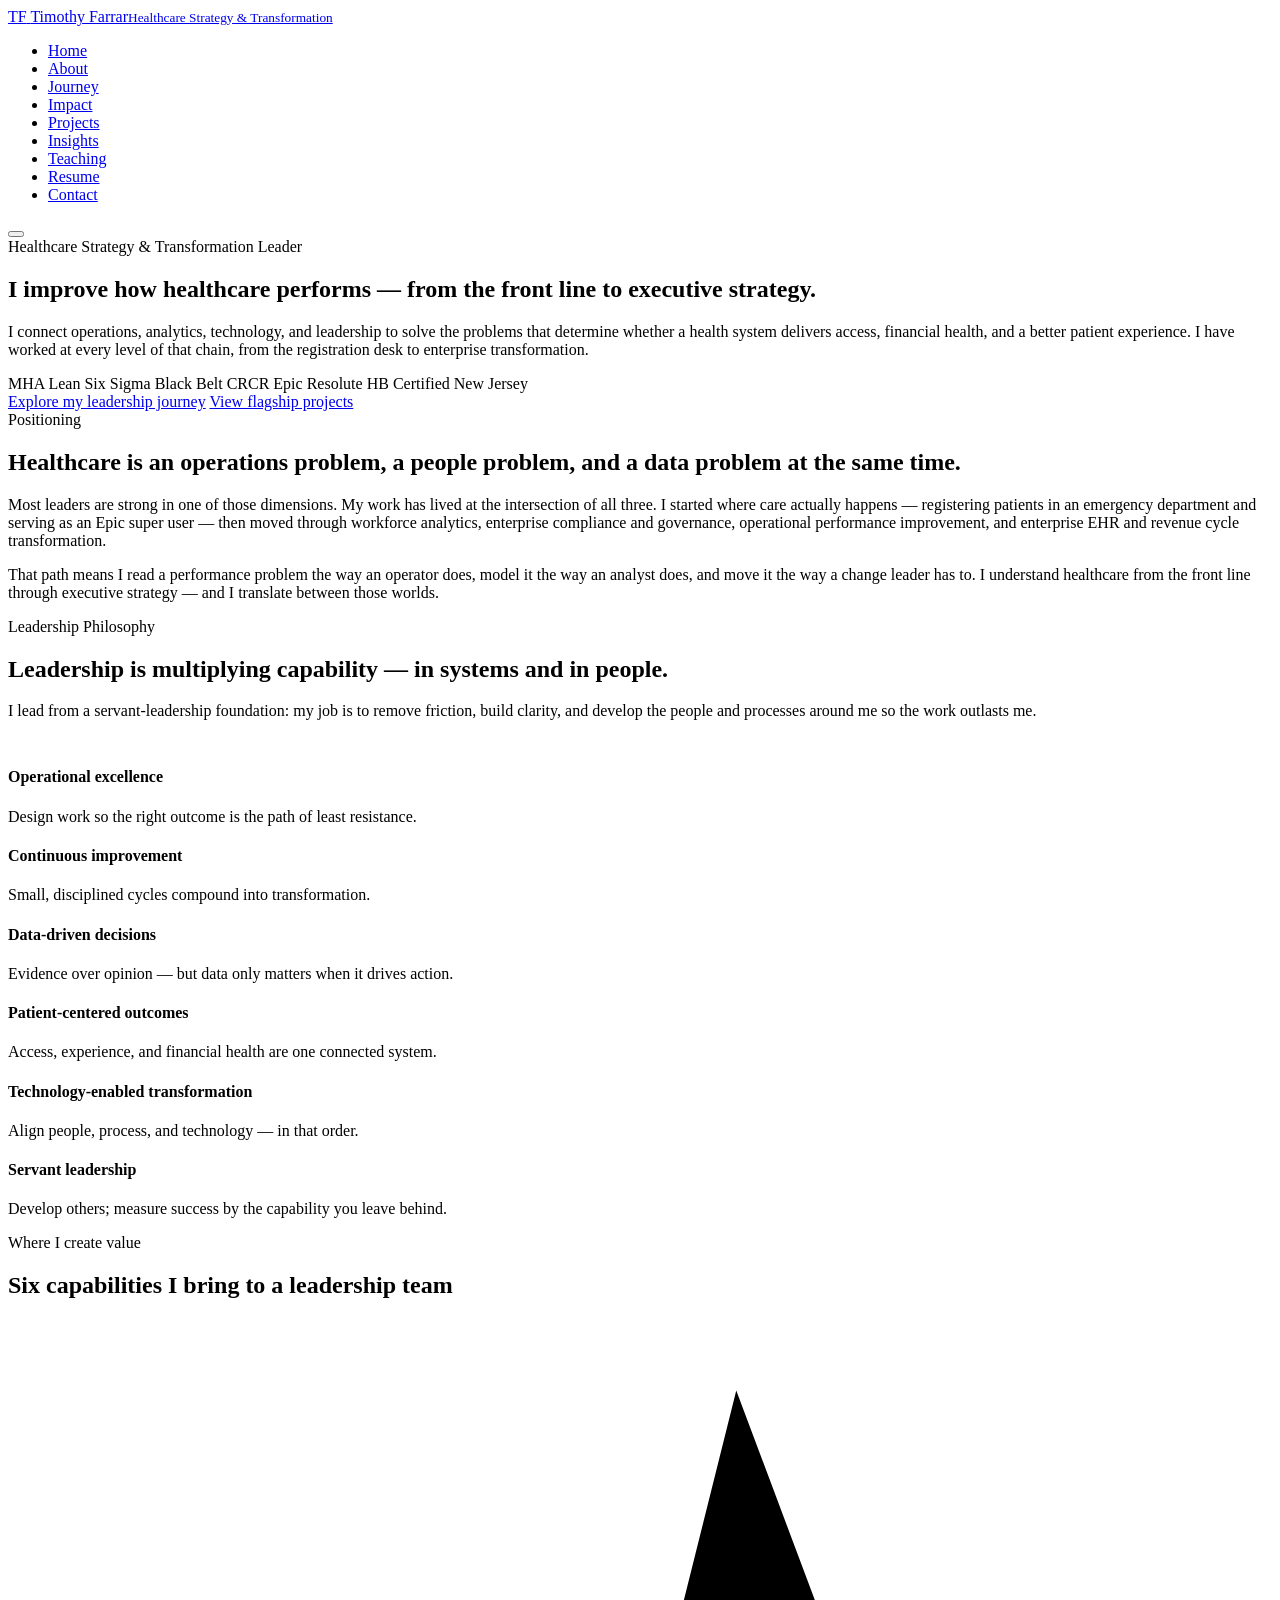
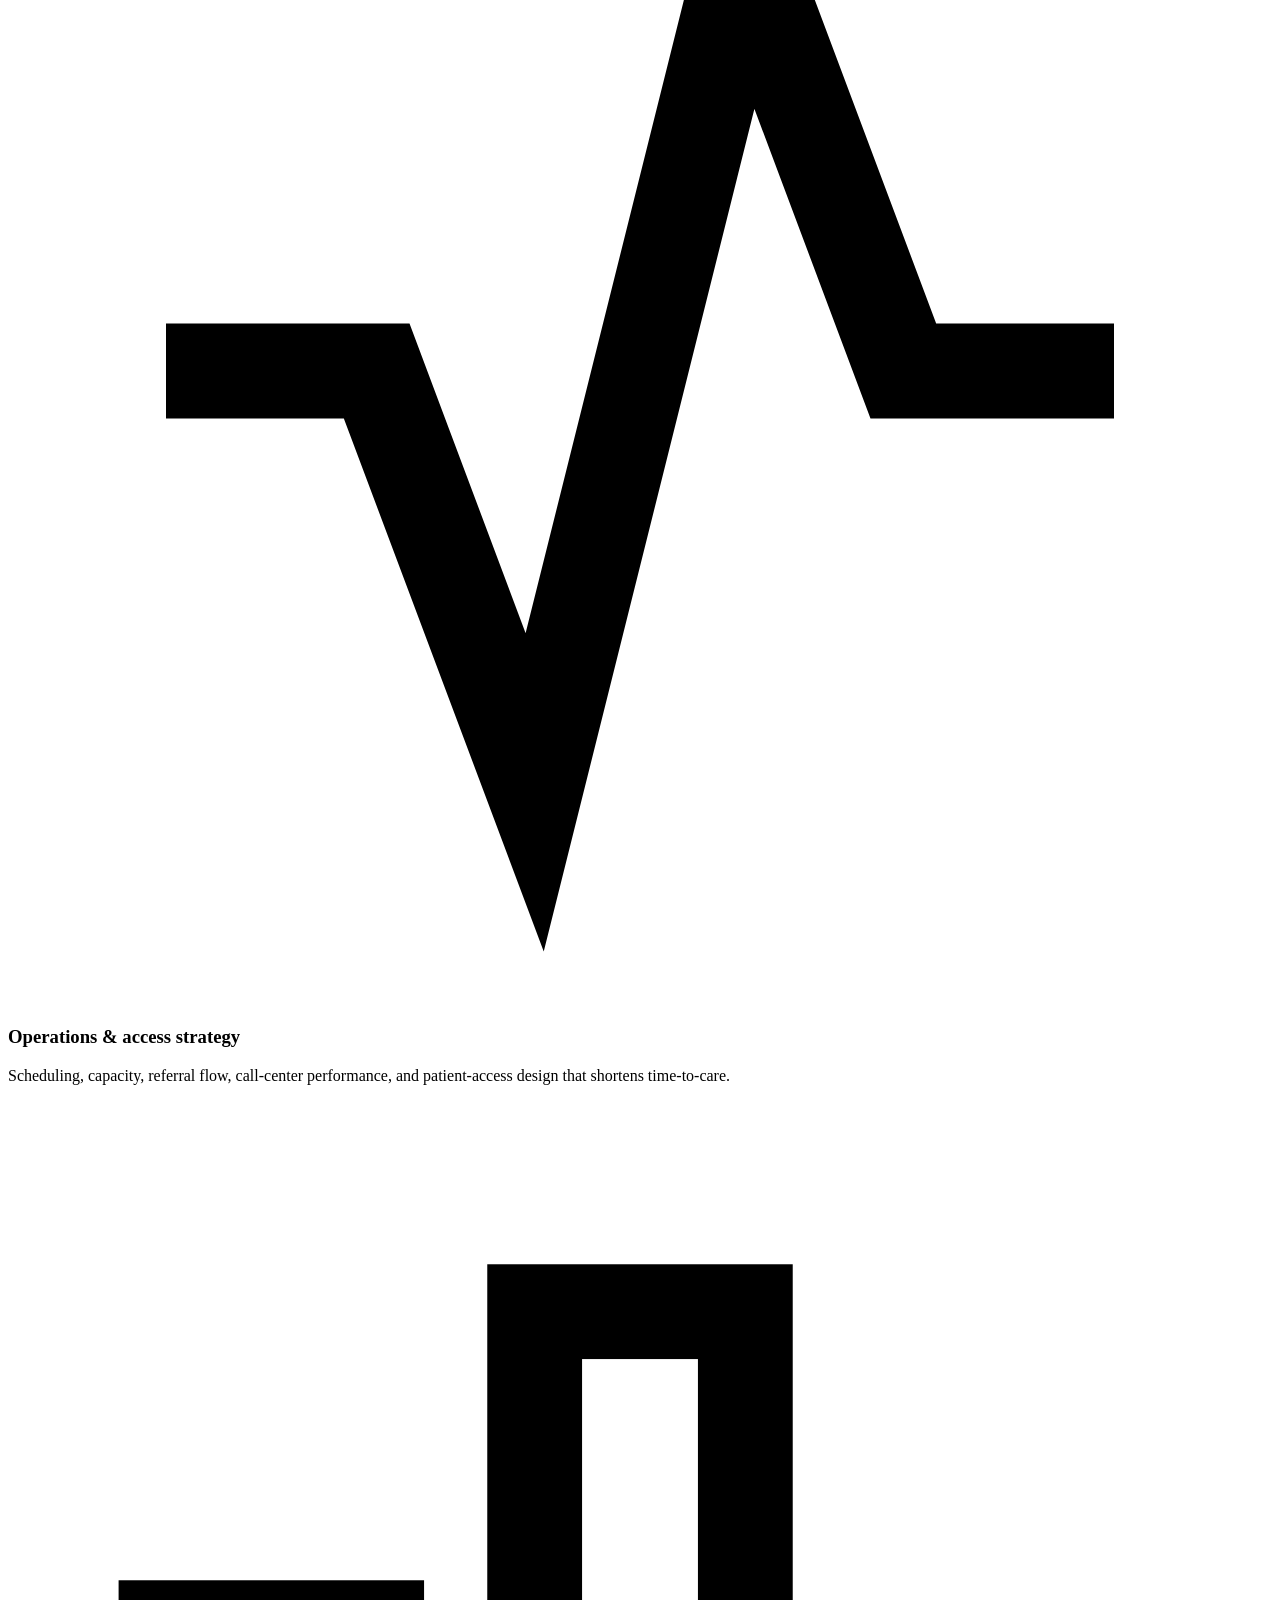
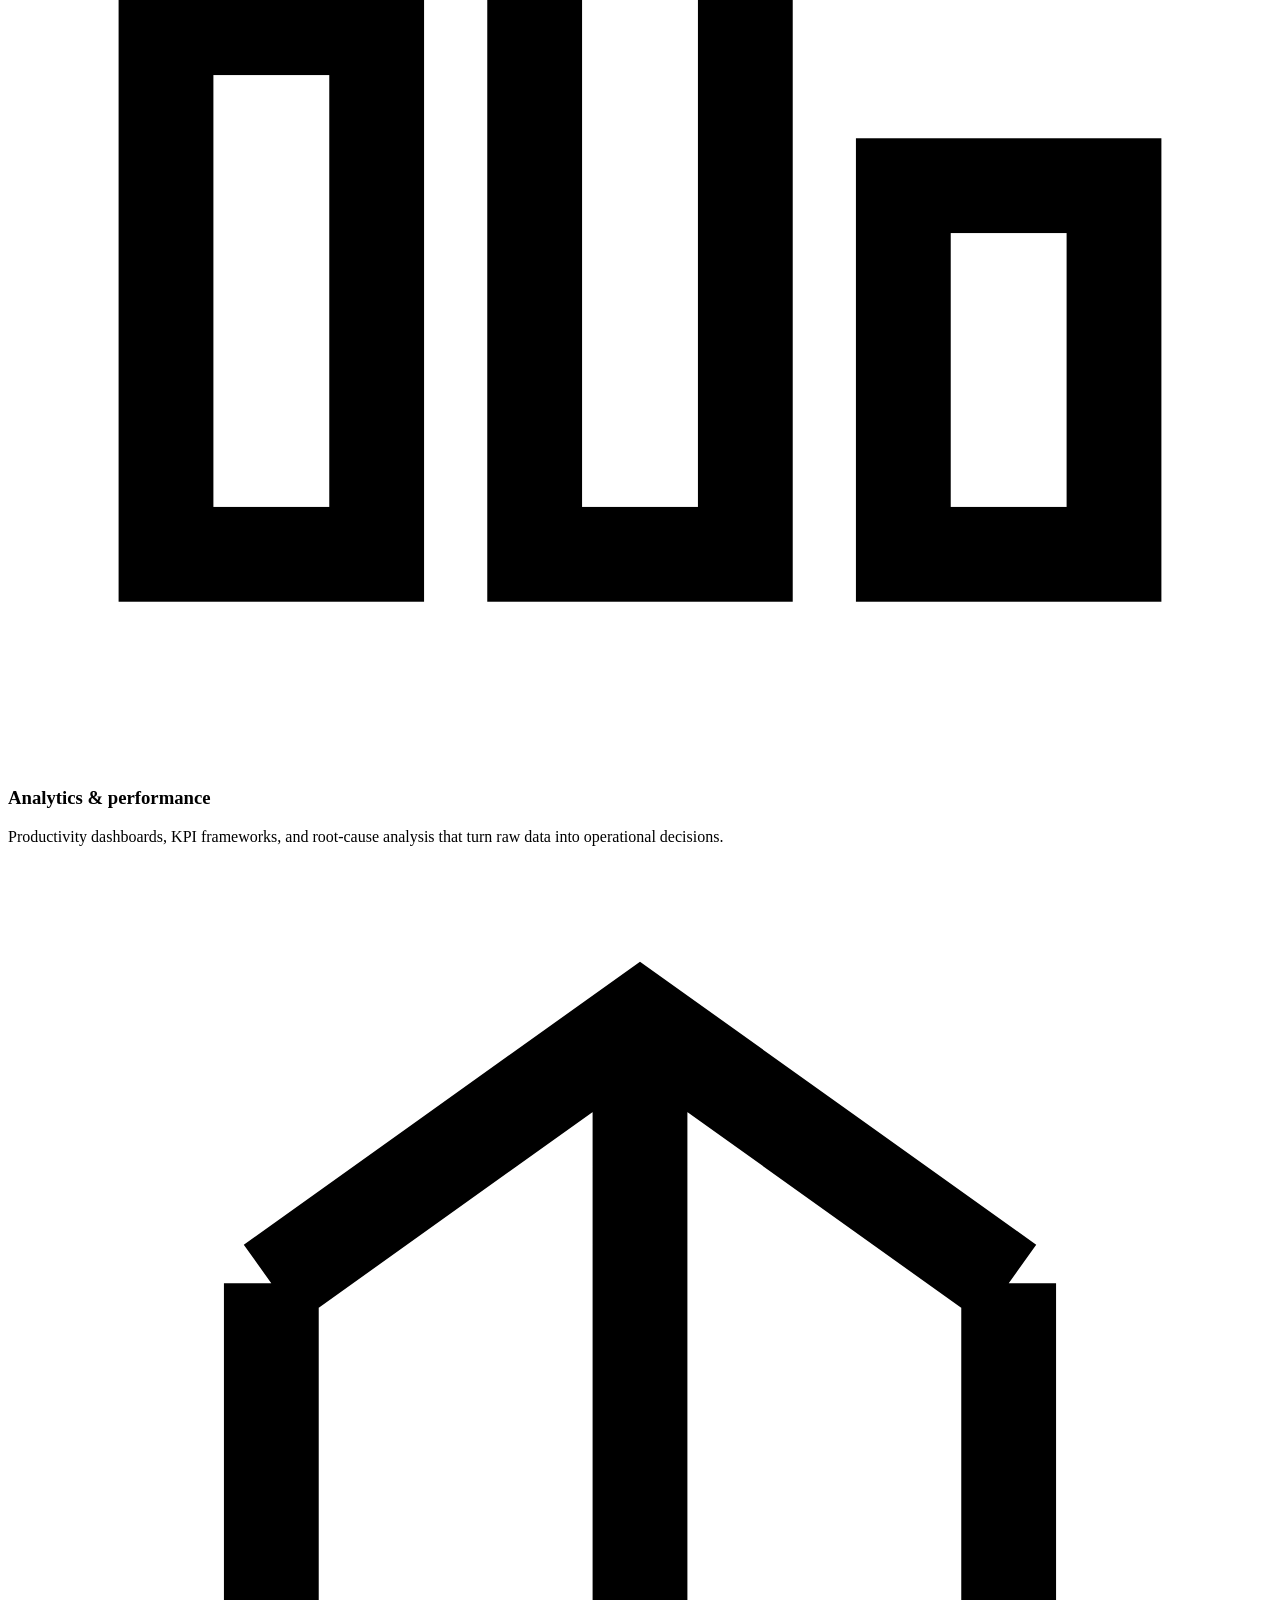
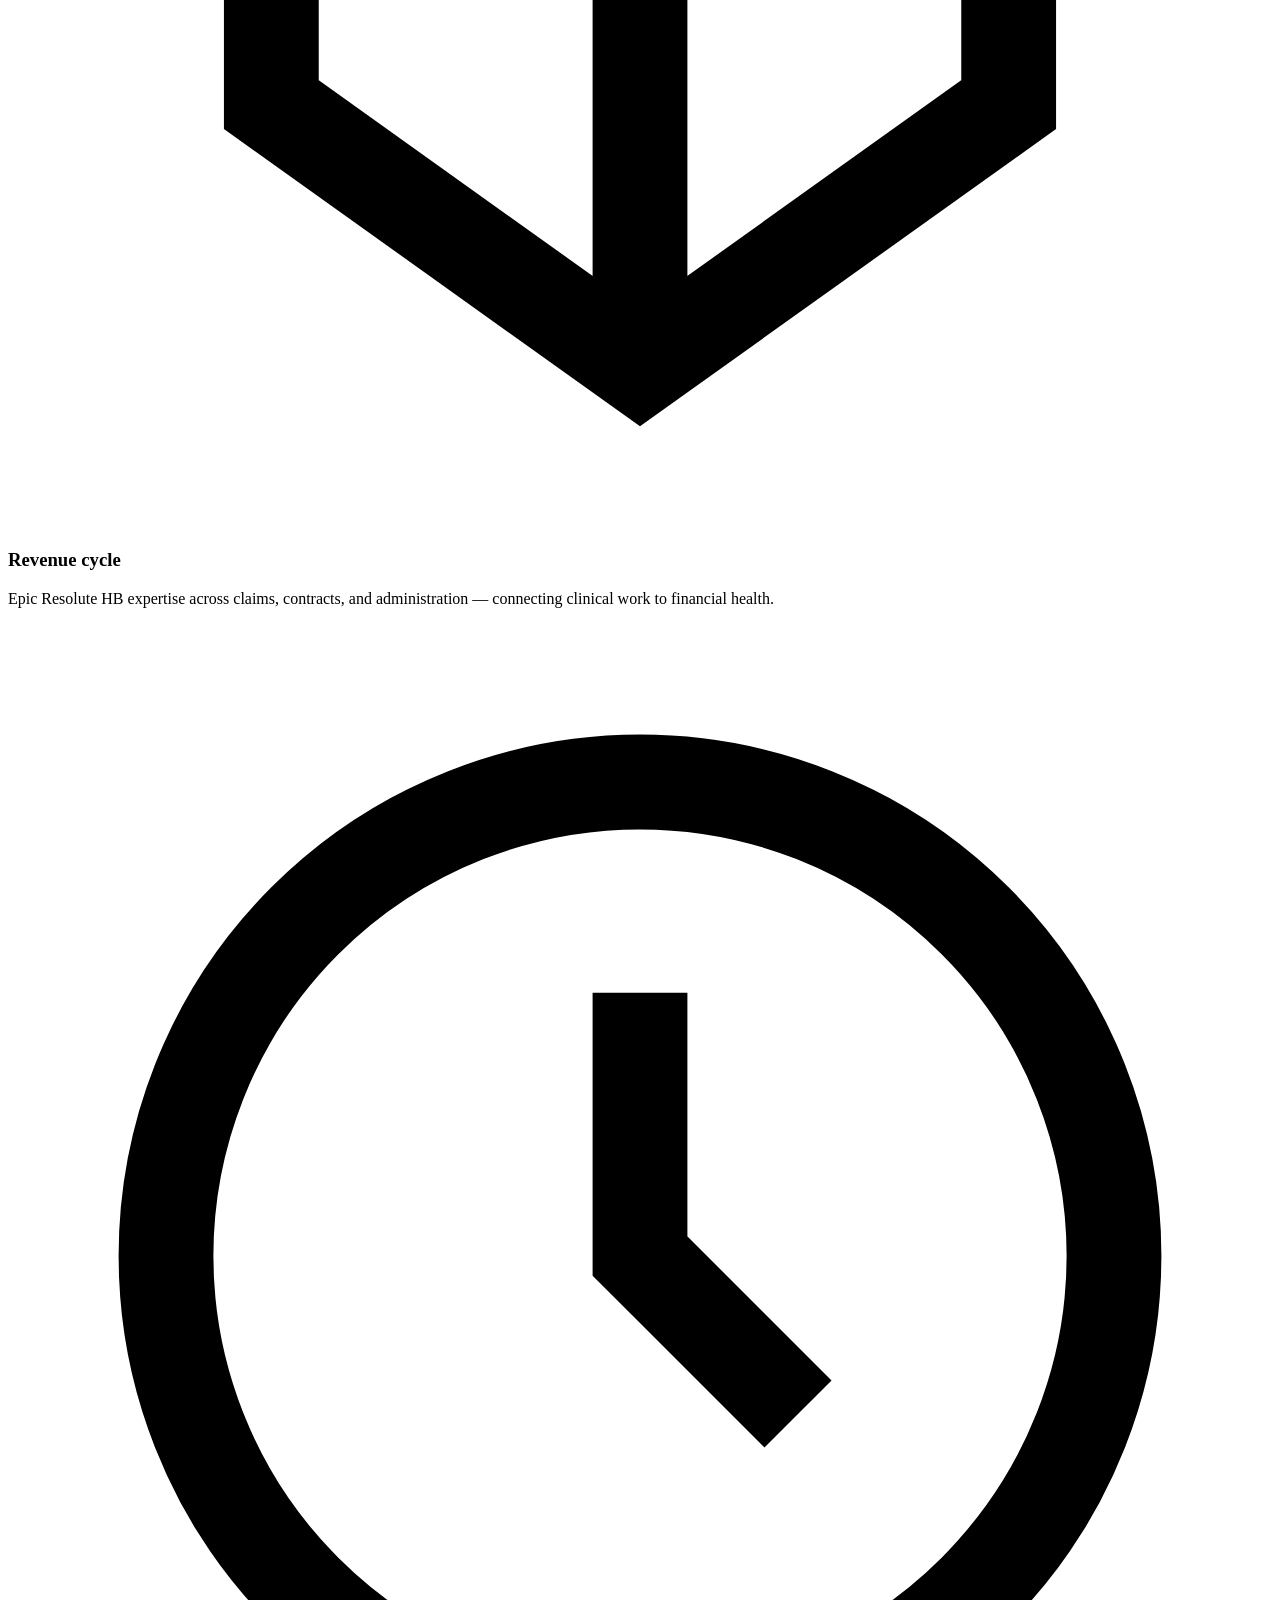
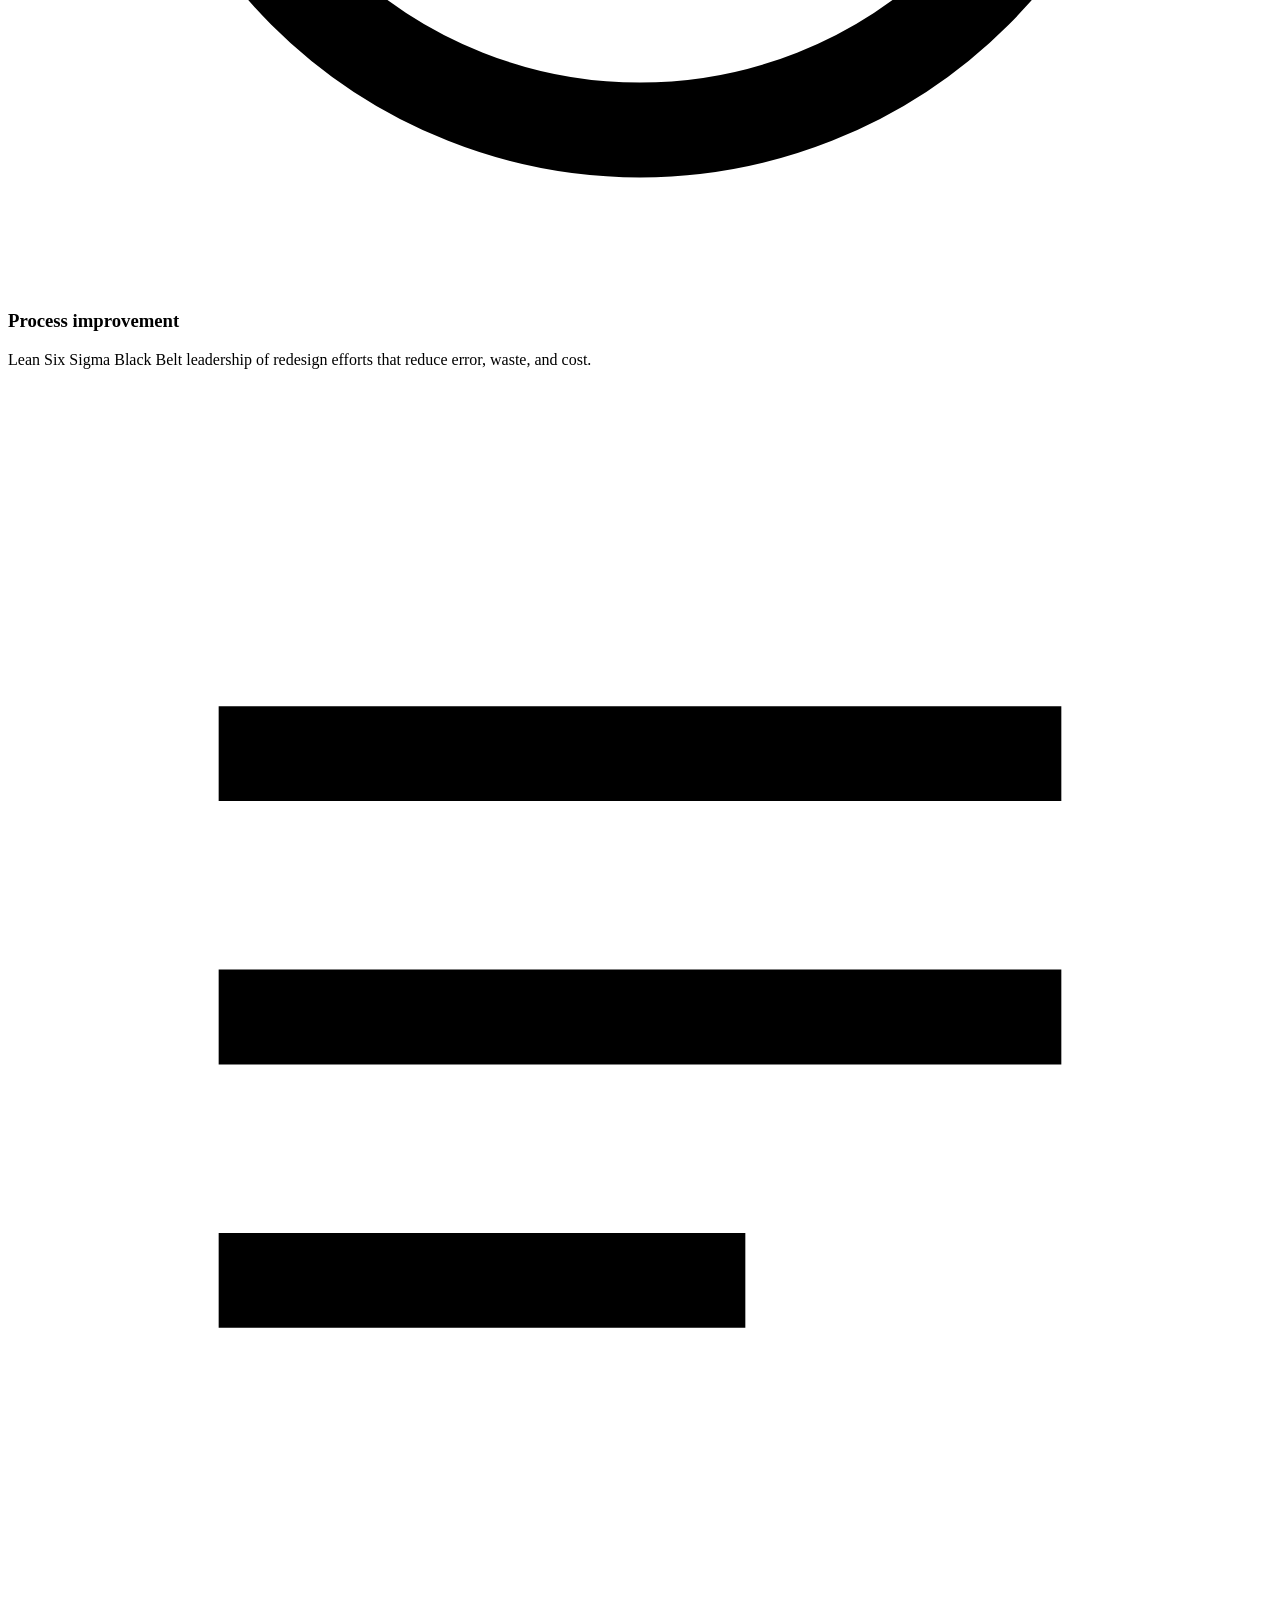
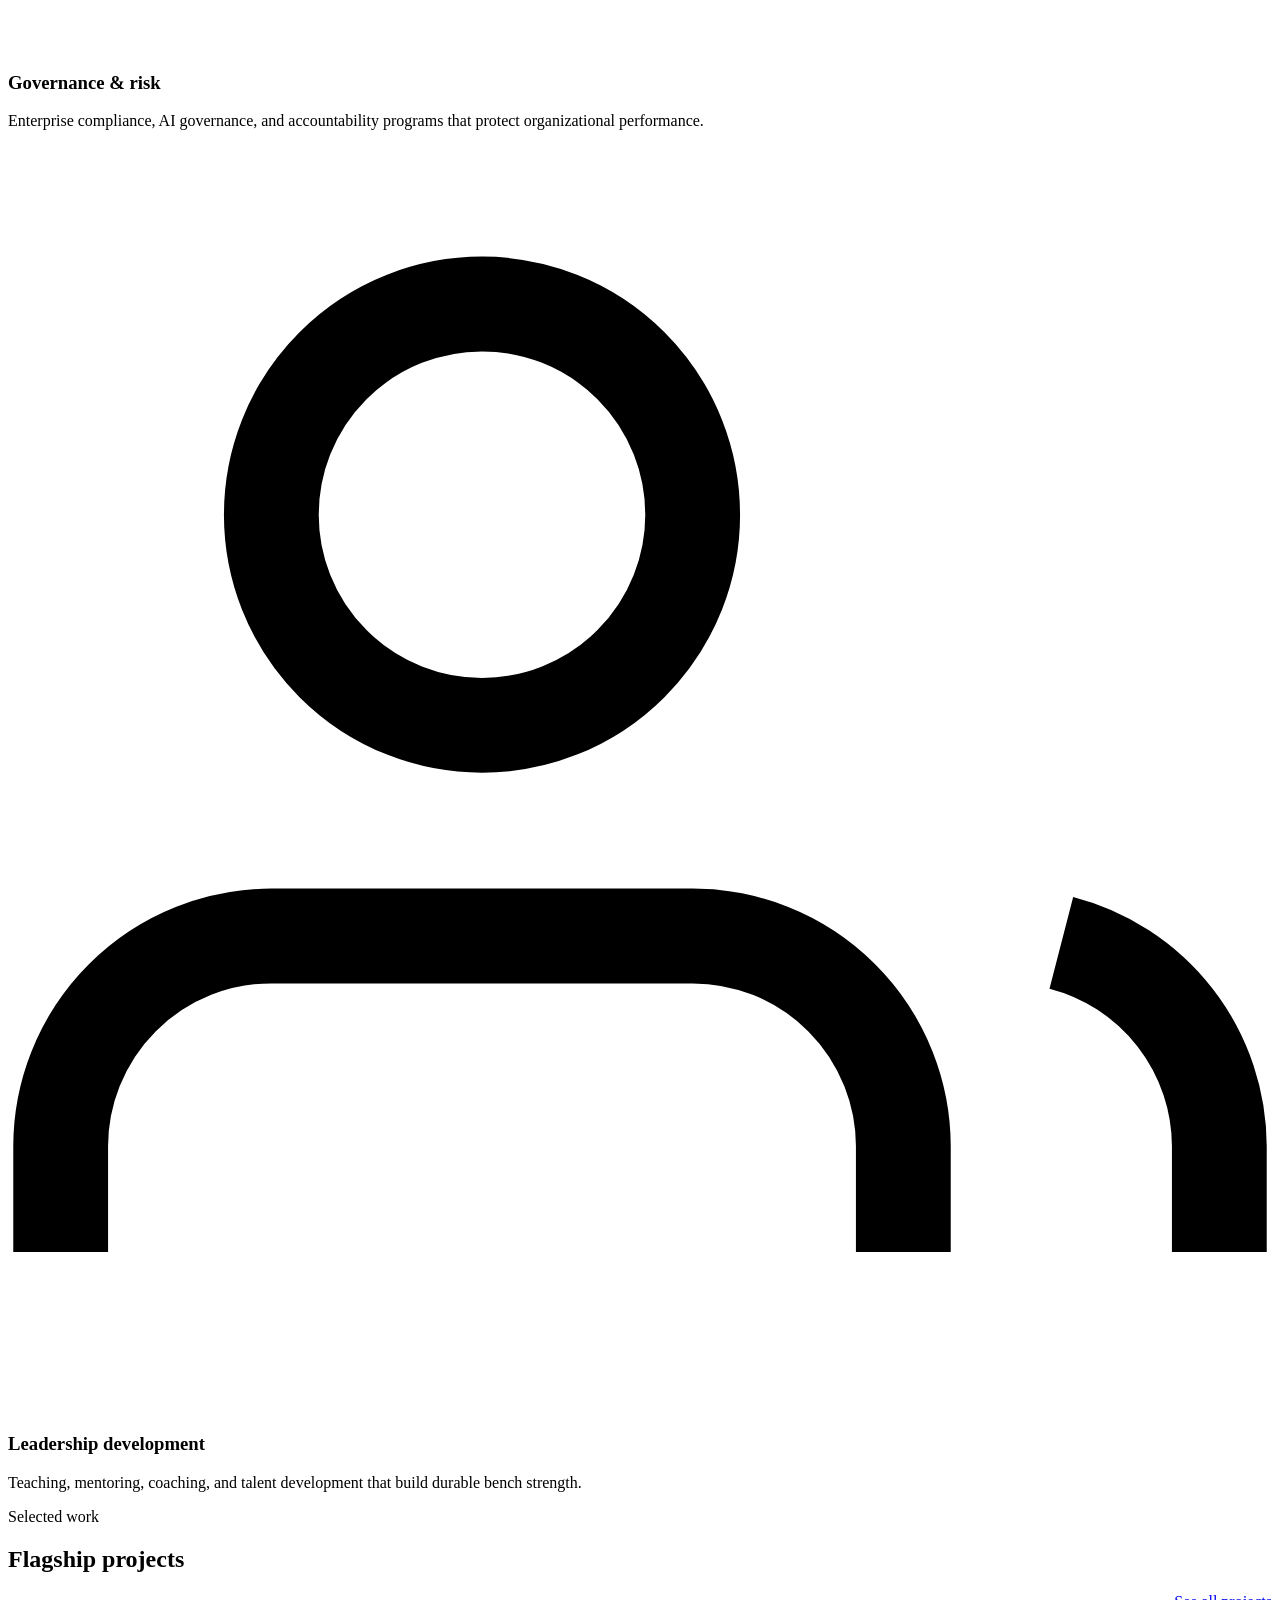
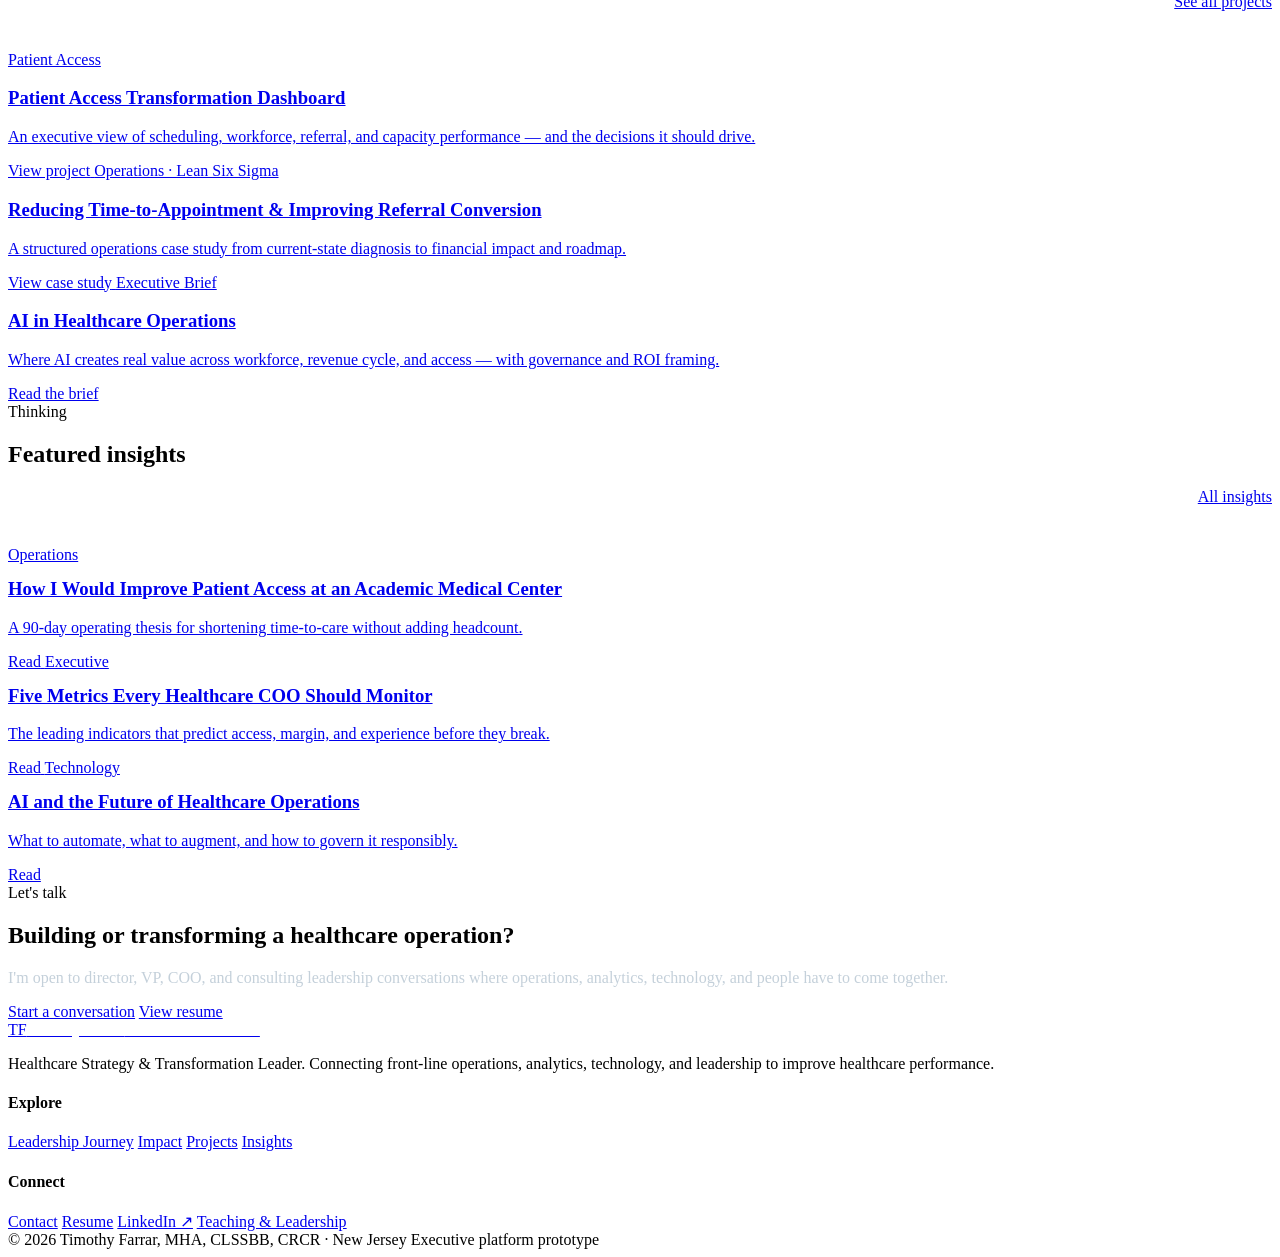
==== index.html @ 4044e2e5 "Add files via upload" ====
<!DOCTYPE html>
<html lang="en">
<head>
<meta charset="UTF-8">
<meta name="viewport" content="width=device-width, initial-scale=1.0">
<title>Timothy Farrar, MHA — Healthcare Strategy &amp; Transformation Leader</title>
<meta name="description" content="Timothy Farrar, MHA, CLSSBB, CRCR — a healthcare strategy and transformation leader connecting front-line operations, analytics, technology, and leadership to improve healthcare performance.">
<link rel="preconnect" href="https://fonts.googleapis.com">
<link rel="preconnect" href="https://fonts.gstatic.com" crossorigin>
<link href="https://fonts.googleapis.com/css2?family=Inter:wght@400;500;600;700&display=swap" rel="stylesheet">
<link rel="stylesheet" href="assets/styles.css">
</head>
<body>

<header class="site-header">
  <nav class="nav container">
    <a class="brand" href="index.html">
      <span class="monogram">TF</span>
      <span>Timothy Farrar<small>Healthcare Strategy &amp; Transformation</small></span>
    </a>
    <ul class="nav-links">
      <li><a href="index.html">Home</a></li>
      <li><a href="about.html">About</a></li>
      <li><a href="journey.html">Journey</a></li>
      <li><a href="impact.html">Impact</a></li>
      <li><a href="projects.html">Projects</a></li>
      <li><a href="insights.html">Insights</a></li>
      <li><a href="teaching.html">Teaching</a></li>
      <li><a href="resume.html">Resume</a></li>
      <li class="nav-cta"><a class="btn btn--primary" href="contact.html">Contact</a></li>
    </ul>
    <button class="nav-toggle" aria-label="Menu"><span></span><span></span><span></span></button>
  </nav>
</header>

<!-- HERO -->
<section class="hero">
  <div class="container">
    <span class="eyebrow">Healthcare Strategy &amp; Transformation Leader</span>
    <h1>I improve how healthcare performs — from the front line to executive strategy.</h1>
    <p class="lead">I connect operations, analytics, technology, and leadership to solve the problems that determine whether a health system delivers access, financial health, and a better patient experience. I have worked at every level of that chain, from the registration desk to enterprise transformation.</p>
    <div class="hero-meta">
      <span class="chip chip--accent">MHA</span>
      <span class="chip chip--accent">Lean Six Sigma Black Belt</span>
      <span class="chip chip--accent">CRCR</span>
      <span class="chip">Epic Resolute HB Certified</span>
      <span class="chip">New Jersey</span>
    </div>
    <div class="btn-row">
      <a class="btn btn--primary" href="journey.html">Explore my leadership journey</a>
      <a class="btn btn--on-navy" href="projects.html">View flagship projects</a>
    </div>
  </div>
</section>

<!-- POSITIONING -->
<section class="section">
  <div class="container">
    <div class="two-col">
      <div>
        <span class="eyebrow">Positioning</span>
        <h2>Healthcare is an operations problem, a people problem, and a data problem at the same time.</h2>
      </div>
      <div>
        <p class="lead">Most leaders are strong in one of those dimensions. My work has lived at the intersection of all three. I started where care actually happens — registering patients in an emergency department and serving as an Epic super user — then moved through workforce analytics, enterprise compliance and governance, operational performance improvement, and enterprise EHR and revenue cycle transformation.</p>
        <p>That path means I read a performance problem the way an operator does, model it the way an analyst does, and move it the way a change leader has to. I understand healthcare from the front line through executive strategy — and I translate between those worlds.</p>
      </div>
    </div>
  </div>
</section>

<!-- PHILOSOPHY -->
<section class="section section--paper">
  <div class="container">
    <div class="center maxw-720 mx-auto">
      <span class="eyebrow">Leadership Philosophy</span>
      <h2>Leadership is multiplying capability — in systems and in people.</h2>
      <p class="lead">I lead from a servant-leadership foundation: my job is to remove friction, build clarity, and develop the people and processes around me so the work outlasts me.</p>
    </div>
    <div class="grid grid-3" style="margin-top:48px">
      <div class="feature"><span class="dot"></span><div><h4>Operational excellence</h4><p>Design work so the right outcome is the path of least resistance.</p></div></div>
      <div class="feature"><span class="dot"></span><div><h4>Continuous improvement</h4><p>Small, disciplined cycles compound into transformation.</p></div></div>
      <div class="feature"><span class="dot"></span><div><h4>Data-driven decisions</h4><p>Evidence over opinion — but data only matters when it drives action.</p></div></div>
      <div class="feature"><span class="dot"></span><div><h4>Patient-centered outcomes</h4><p>Access, experience, and financial health are one connected system.</p></div></div>
      <div class="feature"><span class="dot"></span><div><h4>Technology-enabled transformation</h4><p>Align people, process, and technology — in that order.</p></div></div>
      <div class="feature"><span class="dot"></span><div><h4>Servant leadership</h4><p>Develop others; measure success by the capability you leave behind.</p></div></div>
    </div>
  </div>
</section>

<!-- KEY STRENGTHS -->
<section class="section">
  <div class="container">
    <span class="eyebrow">Where I create value</span>
    <h2>Six capabilities I bring to a leadership team</h2>
    <div class="grid grid-3" style="margin-top:40px">
      <div class="card" data-reveal>
        <div class="icon-badge"><svg viewBox="0 0 24 24" fill="none" stroke="currentColor" stroke-width="1.8"><path d="M3 12h4l3 8 4-16 3 8h4"/></svg></div>
        <h3>Operations &amp; access strategy</h3>
        <p>Scheduling, capacity, referral flow, call-center performance, and patient-access design that shortens time-to-care.</p>
      </div>
      <div class="card" data-reveal>
        <div class="icon-badge"><svg viewBox="0 0 24 24" fill="none" stroke="currentColor" stroke-width="1.8"><rect x="3" y="10" width="4" height="10"/><rect x="10" y="4" width="4" height="16"/><rect x="17" y="13" width="4" height="7"/></svg></div>
        <h3>Analytics &amp; performance</h3>
        <p>Productivity dashboards, KPI frameworks, and root-cause analysis that turn raw data into operational decisions.</p>
      </div>
      <div class="card" data-reveal>
        <div class="icon-badge"><svg viewBox="0 0 24 24" fill="none" stroke="currentColor" stroke-width="1.8"><path d="M12 3v18M5 8l7-5 7 5M5 8v8l7 5 7-5V8"/></svg></div>
        <h3>Revenue cycle</h3>
        <p>Epic Resolute HB expertise across claims, contracts, and administration — connecting clinical work to financial health.</p>
      </div>
      <div class="card" data-reveal>
        <div class="icon-badge"><svg viewBox="0 0 24 24" fill="none" stroke="currentColor" stroke-width="1.8"><circle cx="12" cy="12" r="9"/><path d="M12 7v5l3 3"/></svg></div>
        <h3>Process improvement</h3>
        <p>Lean Six Sigma Black Belt leadership of redesign efforts that reduce error, waste, and cost.</p>
      </div>
      <div class="card" data-reveal>
        <div class="icon-badge"><svg viewBox="0 0 24 24" fill="none" stroke="currentColor" stroke-width="1.8"><path d="M4 7h16M4 12h16M4 17h10"/></svg></div>
        <h3>Governance &amp; risk</h3>
        <p>Enterprise compliance, AI governance, and accountability programs that protect organizational performance.</p>
      </div>
      <div class="card" data-reveal>
        <div class="icon-badge"><svg viewBox="0 0 24 24" fill="none" stroke="currentColor" stroke-width="1.8"><path d="M17 21v-2a4 4 0 0 0-4-4H5a4 4 0 0 0-4 4v2"/><circle cx="9" cy="7" r="4"/><path d="M23 21v-2a4 4 0 0 0-3-3.87"/></svg></div>
        <h3>Leadership development</h3>
        <p>Teaching, mentoring, coaching, and talent development that build durable bench strength.</p>
      </div>
    </div>
  </div>
</section>

<!-- FEATURED PROJECTS -->
<section class="section section--paper">
  <div class="container">
    <div class="two-col" style="align-items:end; margin-bottom:40px">
      <div><span class="eyebrow">Selected work</span><h2 class="mb-0">Flagship projects</h2></div>
      <div style="text-align:right"><a class="btn btn--ghost" href="projects.html">See all projects</a></div>
    </div>
    <div class="grid grid-3">
      <a class="card" href="projects.html#access" data-reveal>
        <span class="card-kicker">Patient Access</span>
        <h3>Patient Access Transformation Dashboard</h3>
        <p>An executive view of scheduling, workforce, referral, and capacity performance — and the decisions it should drive.</p>
        <span class="card-link">View project</span>
      </a>
      <a class="card" href="projects.html#operations" data-reveal>
        <span class="card-kicker">Operations · Lean Six Sigma</span>
        <h3>Reducing Time-to-Appointment &amp; Improving Referral Conversion</h3>
        <p>A structured operations case study from current-state diagnosis to financial impact and roadmap.</p>
        <span class="card-link">View case study</span>
      </a>
      <a class="card" href="projects.html#ai" data-reveal>
        <span class="card-kicker">Executive Brief</span>
        <h3>AI in Healthcare Operations</h3>
        <p>Where AI creates real value across workforce, revenue cycle, and access — with governance and ROI framing.</p>
        <span class="card-link">Read the brief</span>
      </a>
    </div>
  </div>
</section>

<!-- FEATURED INSIGHTS -->
<section class="section">
  <div class="container">
    <div class="two-col" style="align-items:end; margin-bottom:40px">
      <div><span class="eyebrow">Thinking</span><h2 class="mb-0">Featured insights</h2></div>
      <div style="text-align:right"><a class="btn btn--ghost" href="insights.html">All insights</a></div>
    </div>
    <div class="grid grid-3">
      <a class="card" href="insights.html#access" data-reveal>
        <span class="tag">Operations</span>
        <h3 style="margin-top:14px">How I Would Improve Patient Access at an Academic Medical Center</h3>
        <p>A 90-day operating thesis for shortening time-to-care without adding headcount.</p>
        <span class="card-link">Read</span>
      </a>
      <a class="card" href="insights.html#metrics" data-reveal>
        <span class="tag">Executive</span>
        <h3 style="margin-top:14px">Five Metrics Every Healthcare COO Should Monitor</h3>
        <p>The leading indicators that predict access, margin, and experience before they break.</p>
        <span class="card-link">Read</span>
      </a>
      <a class="card" href="insights.html#ai" data-reveal>
        <span class="tag">Technology</span>
        <h3 style="margin-top:14px">AI and the Future of Healthcare Operations</h3>
        <p>What to automate, what to augment, and how to govern it responsibly.</p>
        <span class="card-link">Read</span>
      </a>
    </div>
  </div>
</section>

<!-- CTA -->
<section class="section section--navy">
  <div class="container center maxw-720 mx-auto">
    <span class="eyebrow">Let's talk</span>
    <h2>Building or transforming a healthcare operation?</h2>
    <p class="lead" style="color:#C4D0DA">I'm open to director, VP, COO, and consulting leadership conversations where operations, analytics, technology, and people have to come together.</p>
    <div class="btn-row" style="justify-content:center">
      <a class="btn btn--primary" href="contact.html">Start a conversation</a>
      <a class="btn btn--on-navy" href="resume.html">View resume</a>
    </div>
  </div>
</section>

<footer class="site-footer">
  <div class="container">
    <div class="footer-grid">
      <div class="footer-brand">
        <a class="brand" href="index.html"><span class="monogram">TF</span><span style="color:#fff">Timothy Farrar<small>MHA · CLSSBB · CRCR</small></span></a>
        <p>Healthcare Strategy &amp; Transformation Leader. Connecting front-line operations, analytics, technology, and leadership to improve healthcare performance.</p>
      </div>
      <div>
        <h4>Explore</h4>
        <a href="journey.html">Leadership Journey</a>
        <a href="impact.html">Impact</a>
        <a href="projects.html">Projects</a>
        <a href="insights.html">Insights</a>
      </div>
      <div>
        <h4>Connect</h4>
        <a href="contact.html">Contact</a>
        <a href="resume.html">Resume</a>
        <a href="#" data-placeholder>LinkedIn &#8599;</a>
        <a href="teaching.html">Teaching &amp; Leadership</a>
      </div>
    </div>
    <div class="footer-bottom">
      <span>&copy; 2026 Timothy Farrar, MHA, CLSSBB, CRCR &middot; New Jersey</span>
      <span>Executive platform prototype</span>
    </div>
  </div>
</footer>

<script src="assets/script.js"></script>
</body>
</html>
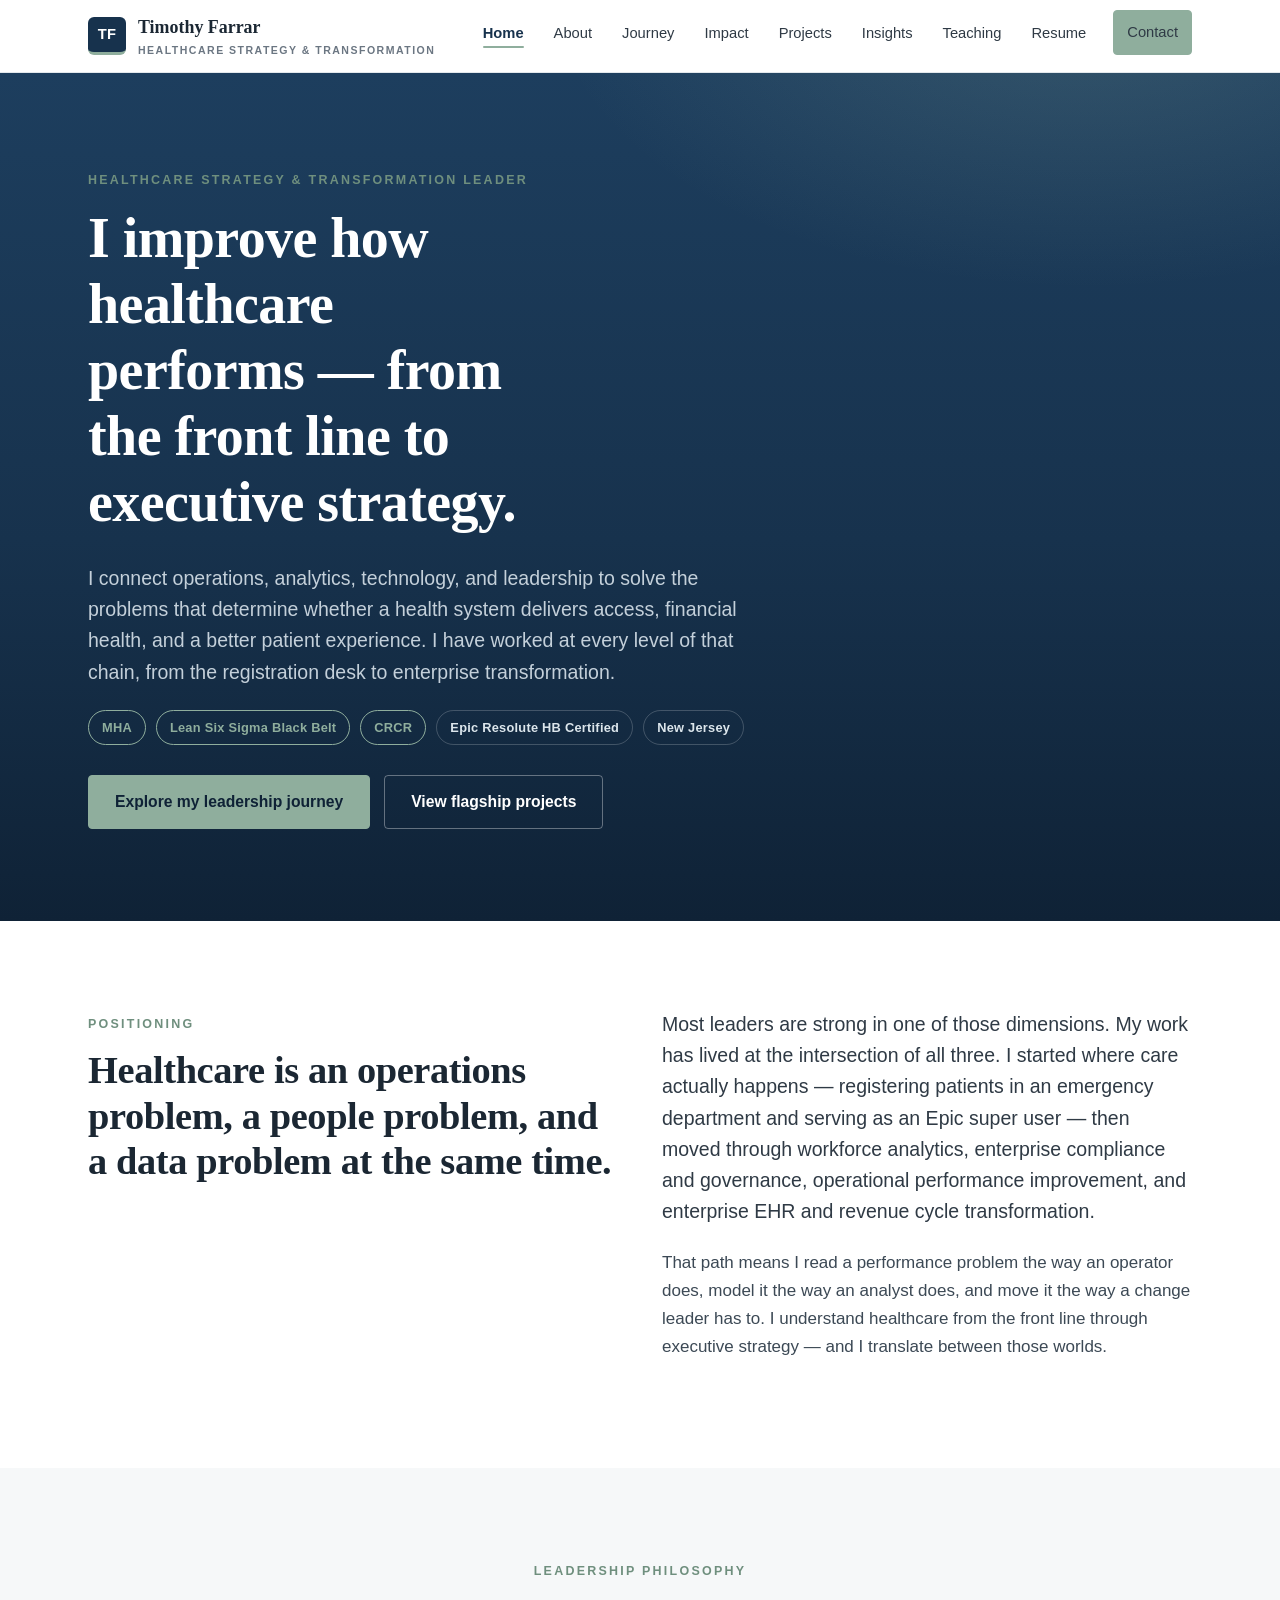
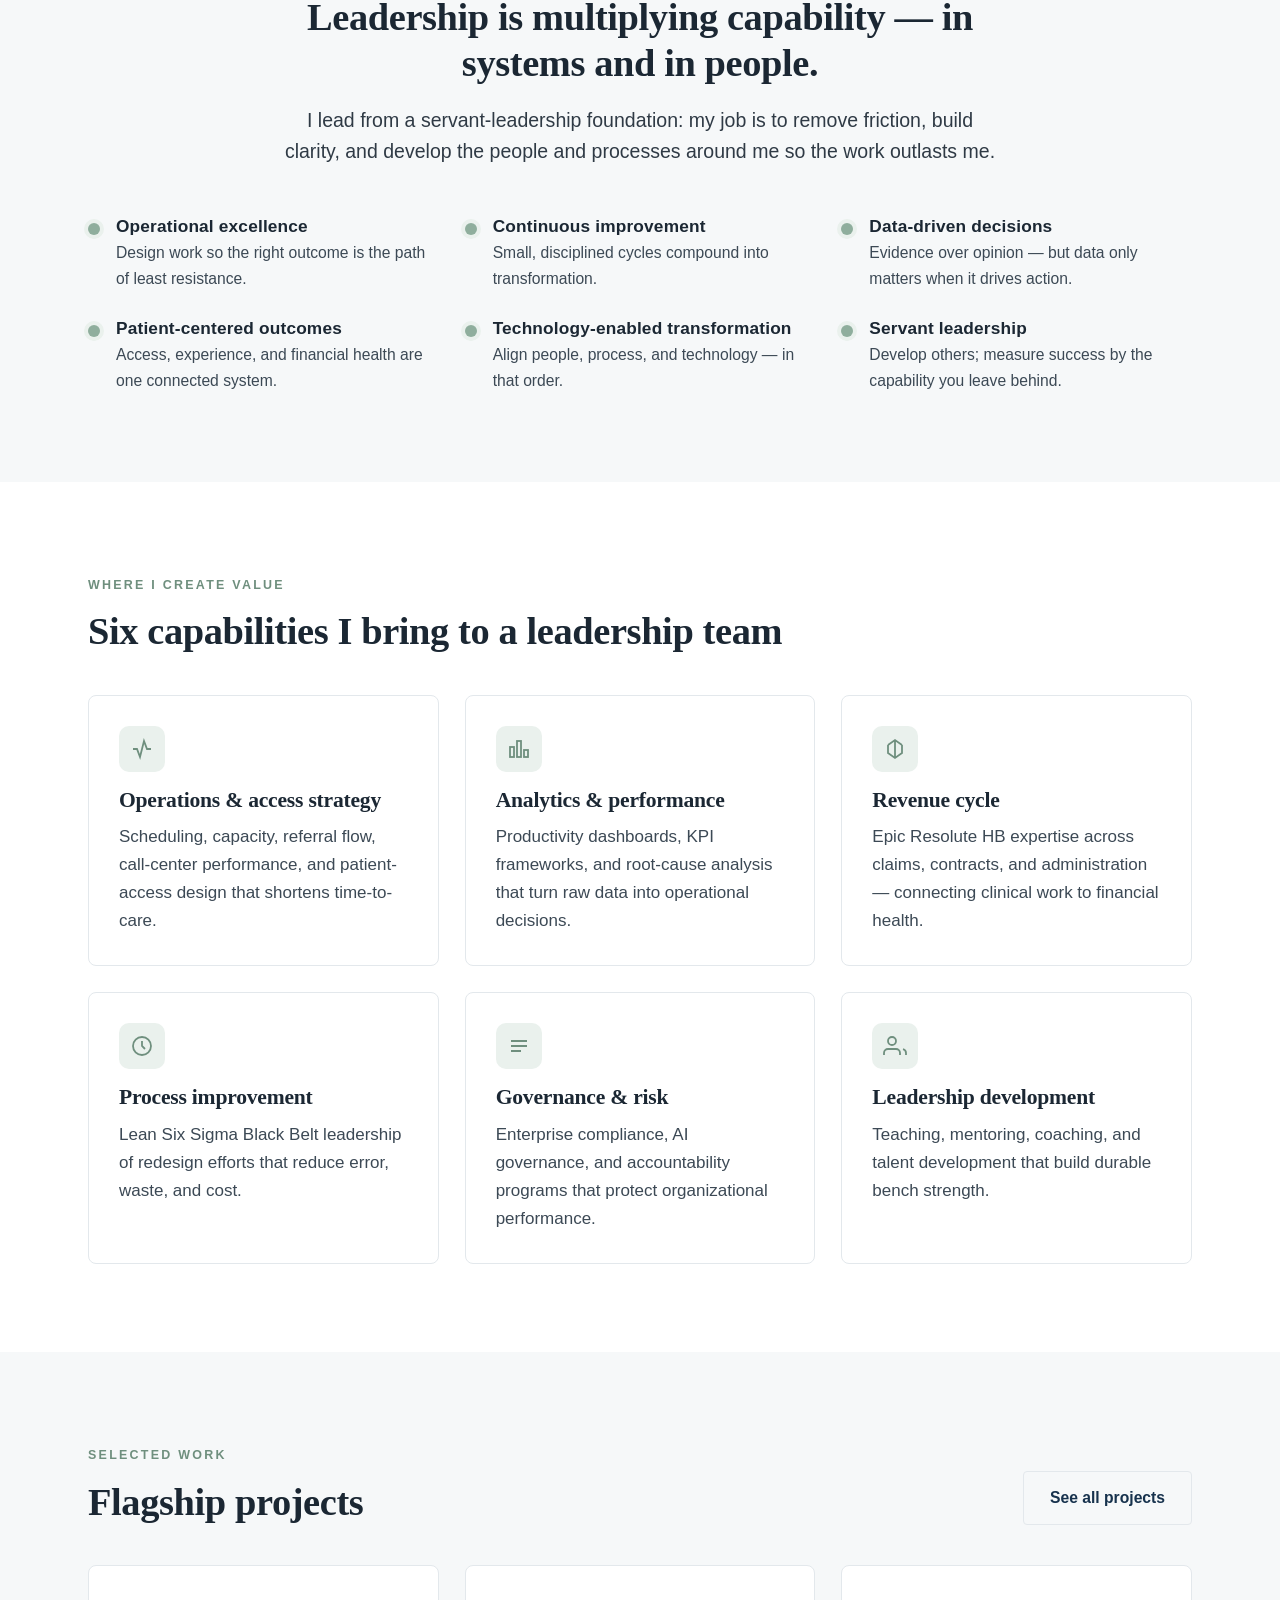
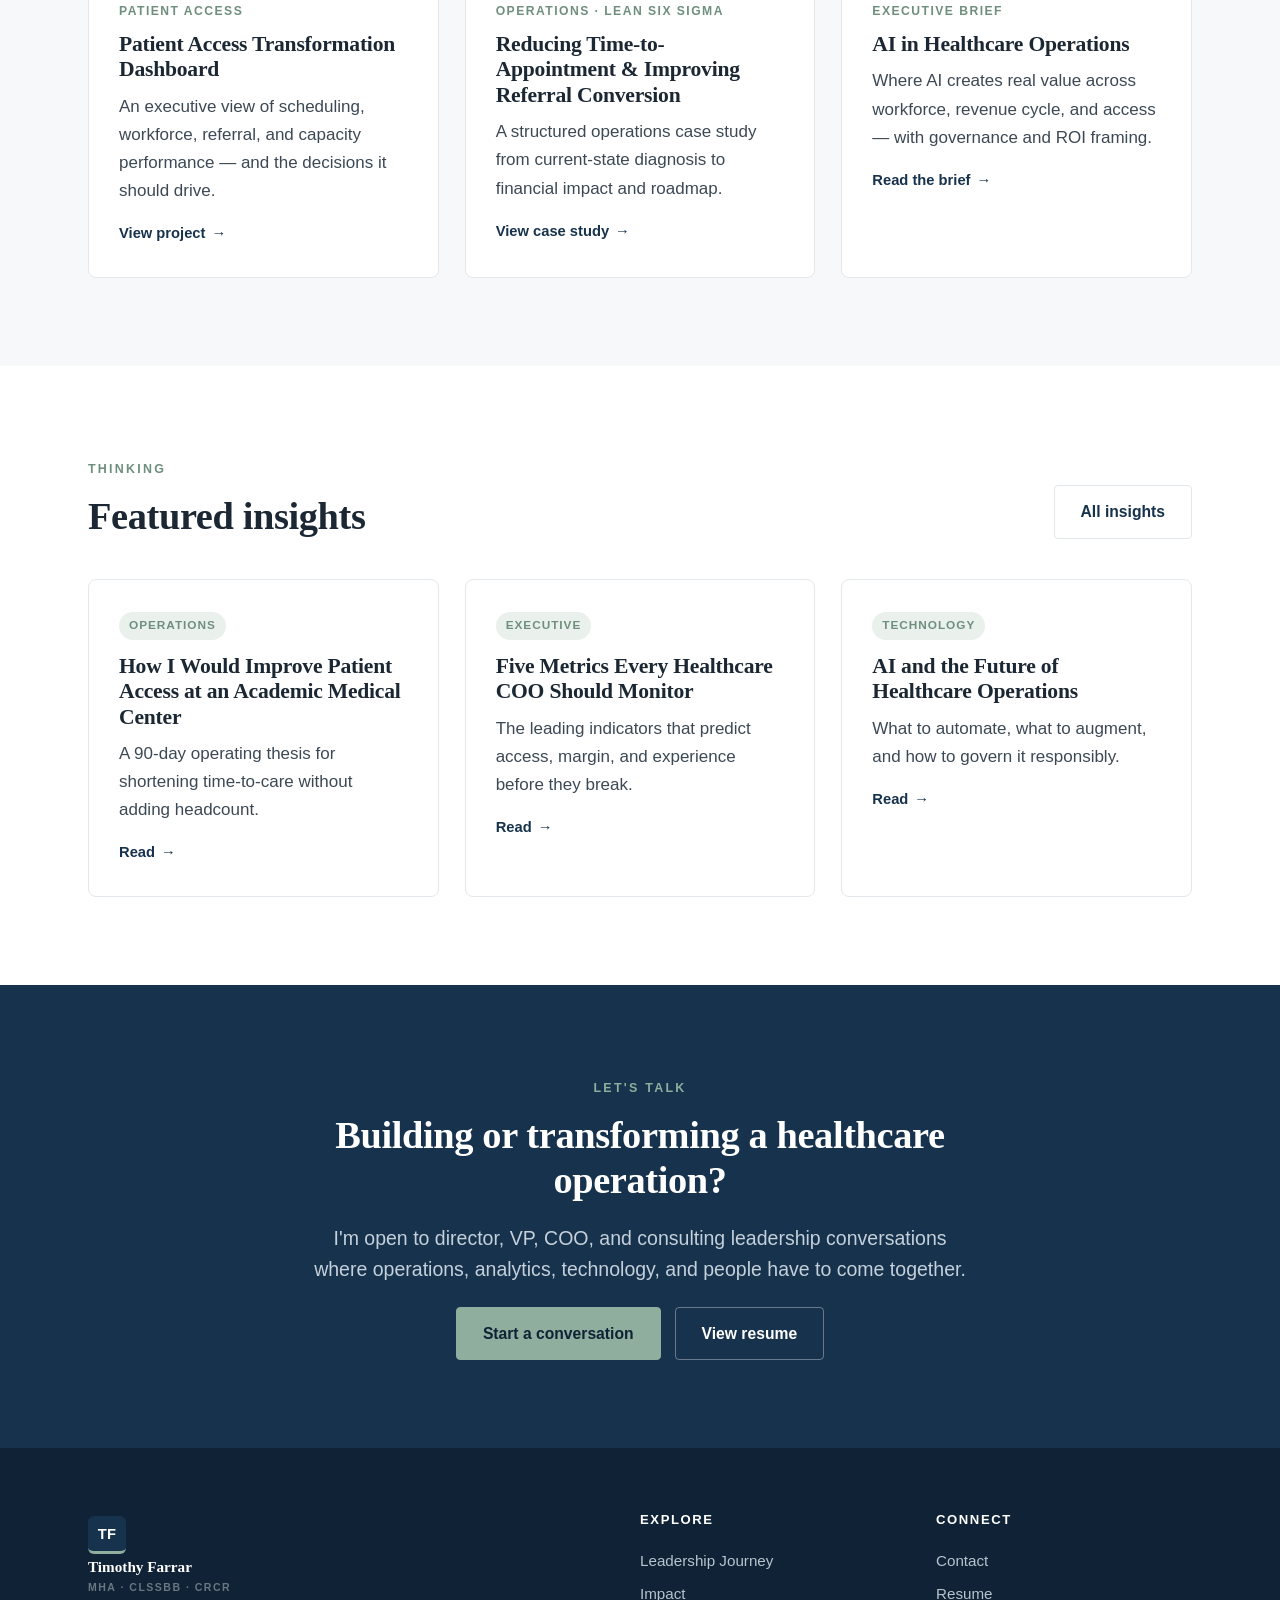
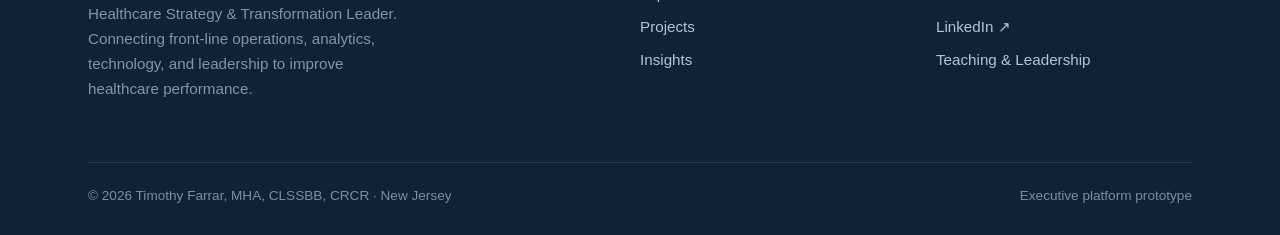
==== commit 8ac7ea1e: "Update pages with real employers, dates, and LinkedIn" ====
--- a/index.html
+++ b/index.html
@@ -219,7 +219,7 @@
         <h4>Connect</h4>
         <a href="contact.html">Contact</a>
         <a href="resume.html">Resume</a>
-        <a href="#" data-placeholder>LinkedIn &#8599;</a>
+        <a href="https://www.linkedin.com/in/timothy-farrar" target="_blank" rel="noopener">LinkedIn &#8599;</a>
         <a href="teaching.html">Teaching &amp; Leadership</a>
       </div>
     </div>
--- a/assets/styles.css
+++ b/assets/styles.css
@@ -0,0 +1,333 @@
+/* ==========================================================================
+   Timothy Farrar — Healthcare Strategy & Transformation Leader
+   Executive Platform Design System
+   ========================================================================== */
+
+:root {
+  /* Brand palette */
+  --navy: #17324D;
+  --navy-900: #0F2236;
+  --navy-700: #1D3E5E;
+  --slate: #2F3A45;
+  --sage: #8FAE9D;
+  --sage-600: #6F8F7E;
+  --sage-100: #EAF1ED;
+  --white: #FFFFFF;
+
+  /* Neutrals */
+  --ink: #1B2733;
+  --body: #3C4955;
+  --muted: #6B7682;
+  --line: #E3E8EC;
+  --paper: #F6F8F9;
+  --paper-2: #EEF2F4;
+
+  /* Type */
+  --serif: "Georgia", "Times New Roman", serif;
+  --sans: "Inter", -apple-system, BlinkMacSystemFont, "Segoe UI", Roboto, Helvetica, Arial, sans-serif;
+
+  /* Layout */
+  --container: 1160px;
+  --radius: 4px;
+  --radius-lg: 8px;
+  --shadow-sm: 0 1px 2px rgba(15,34,54,.06), 0 2px 6px rgba(15,34,54,.05);
+  --shadow-md: 0 6px 24px rgba(15,34,54,.10);
+  --shadow-lg: 0 20px 50px rgba(15,34,54,.16);
+  --ease: cubic-bezier(.22,.61,.36,1);
+}
+
+/* ------- Reset ------- */
+*, *::before, *::after { box-sizing: border-box; }
+html { scroll-behavior: smooth; -webkit-text-size-adjust: 100%; }
+body {
+  margin: 0;
+  font-family: var(--sans);
+  color: var(--body);
+  background: var(--white);
+  line-height: 1.65;
+  font-size: 17px;
+  -webkit-font-smoothing: antialiased;
+  text-rendering: optimizeLegibility;
+}
+img { max-width: 100%; display: block; }
+a { color: var(--navy); text-decoration: none; transition: color .2s var(--ease); }
+a:hover { color: var(--sage-600); }
+
+h1, h2, h3, h4 { font-family: var(--serif); color: var(--ink); line-height: 1.18; margin: 0 0 .5em; font-weight: 600; letter-spacing: -.01em; }
+h1 { font-size: clamp(2.2rem, 4.4vw, 3.5rem); }
+h2 { font-size: clamp(1.7rem, 3vw, 2.4rem); }
+h3 { font-size: 1.35rem; }
+h4 { font-size: 1.08rem; font-family: var(--sans); font-weight: 700; letter-spacing: .01em; }
+p { margin: 0 0 1.1em; }
+ul, ol { margin: 0 0 1.1em; padding-left: 1.2em; }
+li { margin-bottom: .4em; }
+strong { color: var(--ink); font-weight: 700; }
+
+/* ------- Utilities ------- */
+.container { width: 100%; max-width: var(--container); margin: 0 auto; padding: 0 28px; }
+.section { padding: 88px 0; }
+.section--tight { padding: 56px 0; }
+.section--paper { background: var(--paper); }
+.section--navy { background: var(--navy); color: #D7E0E7; }
+.section--navy h1,.section--navy h2,.section--navy h3,.section--navy h4 { color: #fff; }
+.center { text-align: center; }
+.lead { font-size: 1.22rem; color: var(--slate); line-height: 1.6; }
+.eyebrow {
+  font-family: var(--sans); font-weight: 700; font-size: .78rem;
+  letter-spacing: .18em; text-transform: uppercase; color: var(--sage-600);
+  margin: 0 0 14px; display: inline-block;
+}
+.section--navy .eyebrow { color: var(--sage); }
+.maxw-720 { max-width: 720px; }
+.maxw-820 { max-width: 820px; }
+.mx-auto { margin-left: auto; margin-right: auto; }
+.mt-0 { margin-top: 0; } .mb-0 { margin-bottom: 0; }
+.divider { height: 1px; background: var(--line); border: 0; margin: 0; }
+.placeholder {
+  background: #FFF6E6; border: 1px dashed #E0B65C; color: #8A6400;
+  padding: 1px 7px; border-radius: 3px; font-size: .9em; font-weight: 600;
+  font-family: var(--sans);
+}
+
+/* ------- Buttons ------- */
+.btn {
+  display: inline-flex; align-items: center; gap: .55em;
+  font-family: var(--sans); font-weight: 600; font-size: .98rem;
+  padding: 13px 26px; border-radius: var(--radius); cursor: pointer;
+  border: 1.5px solid transparent; transition: all .2s var(--ease); white-space: nowrap;
+}
+.btn--primary { background: var(--sage); color: var(--navy-900); border-color: var(--sage); }
+.btn--primary:hover { background: var(--sage-600); border-color: var(--sage-600); color: #fff; transform: translateY(-1px); box-shadow: var(--shadow-md); }
+.btn--ghost { background: transparent; color: var(--navy); border-color: var(--line); }
+.btn--ghost:hover { border-color: var(--sage); color: var(--sage-600); }
+.btn--on-navy { background: transparent; color: #fff; border-color: rgba(255,255,255,.35); }
+.btn--on-navy:hover { border-color: var(--sage); color: var(--sage); }
+.btn-row { display: flex; flex-wrap: wrap; gap: 14px; }
+
+/* ------- Header / Nav ------- */
+.site-header {
+  position: sticky; top: 0; z-index: 50; background: rgba(255,255,255,.92);
+  backdrop-filter: saturate(180%) blur(10px); border-bottom: 1px solid var(--line);
+}
+.nav { display: flex; align-items: center; justify-content: space-between; height: 72px; }
+.brand { display: flex; align-items: center; gap: 12px; font-family: var(--serif); font-weight: 600; color: var(--ink); font-size: 1.12rem; }
+.brand:hover { color: var(--ink); }
+.brand .monogram {
+  width: 38px; height: 38px; border-radius: 6px; background: var(--navy); color: #fff;
+  display: grid; place-items: center; font-family: var(--sans); font-weight: 700; font-size: .92rem; letter-spacing: .02em;
+  border-bottom: 3px solid var(--sage);
+}
+.brand small { display: block; font-family: var(--sans); font-weight: 600; font-size: .66rem; letter-spacing: .14em; text-transform: uppercase; color: var(--muted); }
+.nav-links { display: flex; align-items: center; gap: 4px; list-style: none; margin: 0; padding: 0; }
+.nav-links a {
+  font-family: var(--sans); font-size: .92rem; font-weight: 500; color: var(--slate);
+  padding: 9px 13px; border-radius: var(--radius); position: relative;
+}
+.nav-links a:hover { color: var(--navy); background: var(--paper); }
+.nav-links a.active { color: var(--navy); font-weight: 600; }
+.nav-links a.active::after { content: ""; position: absolute; left: 13px; right: 13px; bottom: 2px; height: 2px; background: var(--sage); border-radius: 2px; }
+.nav-cta { margin-left: 10px; }
+.nav-toggle { display: none; background: none; border: 0; cursor: pointer; padding: 8px; }
+.nav-toggle span { display: block; width: 22px; height: 2px; background: var(--navy); margin: 4px 0; transition: .2s; }
+
+/* ------- Hero ------- */
+.hero { position: relative; background: var(--navy); color: #D7E0E7; overflow: hidden; }
+.hero::before {
+  content:""; position:absolute; inset:0;
+  background:
+    radial-gradient(900px 500px at 85% -10%, rgba(143,174,157,.22), transparent 60%),
+    linear-gradient(180deg, var(--navy-700), var(--navy) 55%, var(--navy-900));
+}
+.hero .container { position: relative; padding-top: 92px; padding-bottom: 92px; }
+.hero h1 { color: #fff; max-width: 16ch; }
+.hero .lead { color: #C4D0DA; max-width: 60ch; }
+.hero-meta { display: flex; flex-wrap: wrap; gap: 10px; margin: 22px 0 30px; }
+.chip {
+  font-family: var(--sans); font-size: .8rem; font-weight: 600; letter-spacing: .02em;
+  color: #DCE6EC; border: 1px solid rgba(255,255,255,.2); padding: 6px 13px; border-radius: 100px;
+}
+.chip--accent { border-color: var(--sage); color: var(--sage); }
+
+/* ------- Grid + cards ------- */
+.grid { display: grid; gap: 26px; }
+.grid-2 { grid-template-columns: repeat(2, 1fr); }
+.grid-3 { grid-template-columns: repeat(3, 1fr); }
+.grid-4 { grid-template-columns: repeat(4, 1fr); }
+
+.card {
+  background: #fff; border: 1px solid var(--line); border-radius: var(--radius-lg);
+  padding: 30px; transition: transform .25s var(--ease), box-shadow .25s var(--ease), border-color .25s var(--ease);
+}
+.card:hover { transform: translateY(-3px); box-shadow: var(--shadow-md); border-color: #D2DBE0; }
+.card .card-kicker { font-family: var(--sans); font-size: .76rem; font-weight: 700; letter-spacing: .12em; text-transform: uppercase; color: var(--sage-600); }
+.card h3 { margin: 8px 0 10px; }
+.card p { color: var(--body); margin-bottom: 0; }
+.card-link { display: inline-flex; align-items: center; gap: 6px; margin-top: 16px; font-family: var(--sans); font-weight: 600; font-size: .92rem; color: var(--navy); }
+.card-link::after { content: "\2192"; transition: transform .2s var(--ease); }
+.card:hover .card-link::after { transform: translateX(4px); }
+
+.icon-badge {
+  width: 46px; height: 46px; border-radius: 10px; background: var(--sage-100);
+  display: grid; place-items: center; margin-bottom: 16px; color: var(--sage-600);
+}
+.icon-badge svg { width: 24px; height: 24px; }
+
+/* ------- Strength / value list ------- */
+.feature { display: flex; gap: 16px; }
+.feature .dot { flex: 0 0 auto; width: 12px; height: 12px; border-radius: 50%; background: var(--sage); margin-top: 7px; box-shadow: 0 0 0 4px var(--sage-100); }
+.feature h4 { margin: 0 0 4px; color: var(--ink); }
+.feature p { margin: 0; color: var(--body); font-size: .98rem; }
+
+/* ------- Stats ------- */
+.stat-row { display: grid; grid-template-columns: repeat(4,1fr); gap: 22px; }
+.stat { text-align: center; padding: 8px; }
+.stat .num { font-family: var(--serif); font-size: 2.6rem; color: var(--navy); line-height: 1; }
+.section--navy .stat .num { color: var(--sage); }
+.stat .lbl { font-family: var(--sans); font-size: .88rem; color: var(--muted); margin-top: 8px; }
+.section--navy .stat .lbl { color: #B7C4CE; }
+
+/* ------- Timeline (Journey) ------- */
+.timeline { position: relative; max-width: 940px; margin: 0 auto; }
+.timeline::before { content:""; position: absolute; left: 26px; top: 6px; bottom: 6px; width: 2px; background: var(--line); }
+.tl-item { position: relative; padding: 0 0 14px 72px; }
+.tl-node {
+  position: absolute; left: 14px; top: 4px; width: 26px; height: 26px; border-radius: 50%;
+  background: #fff; border: 2px solid var(--sage); display: grid; place-items: center; z-index: 2;
+}
+.tl-node::after { content:""; width: 10px; height: 10px; border-radius: 50%; background: var(--sage); }
+.tl-item.is-open .tl-node { background: var(--sage); box-shadow: 0 0 0 5px var(--sage-100); }
+.tl-item.is-open .tl-node::after { background: #fff; }
+.tl-head { cursor: pointer; user-select: none; padding: 14px 18px; background: #fff; border: 1px solid var(--line); border-radius: var(--radius-lg); transition: border-color .2s, box-shadow .2s; }
+.tl-head:hover { border-color: var(--sage); box-shadow: var(--shadow-sm); }
+.tl-chapter { font-family: var(--sans); font-size: .74rem; font-weight: 700; letter-spacing: .14em; text-transform: uppercase; color: var(--sage-600); }
+.tl-role { font-family: var(--serif); font-size: 1.25rem; color: var(--ink); margin: 4px 0 2px; }
+.tl-sub { font-family: var(--sans); font-size: .9rem; color: var(--muted); }
+.tl-toggle { float: right; color: var(--sage-600); font-size: 1.4rem; line-height: 1; transition: transform .25s var(--ease); }
+.tl-item.is-open .tl-toggle { transform: rotate(45deg); }
+.tl-body { max-height: 0; overflow: hidden; transition: max-height .4s var(--ease); }
+.tl-item.is-open .tl-body { max-height: 1400px; }
+.tl-body-inner { padding: 22px 18px 6px; }
+.tl-grid { display: grid; grid-template-columns: 1fr 1fr; gap: 22px; }
+.tl-block h5 { font-family: var(--sans); font-size: .78rem; letter-spacing: .1em; text-transform: uppercase; color: var(--navy); margin: 0 0 8px; }
+.tl-block ul { margin: 0; padding-left: 1.1em; }
+.tl-block li { font-size: .96rem; color: var(--body); }
+.tl-message { grid-column: 1 / -1; background: var(--sage-100); border-left: 3px solid var(--sage); padding: 16px 20px; border-radius: 0 var(--radius) var(--radius) 0; }
+.tl-message em { font-style: italic; color: var(--slate); font-size: 1.02rem; }
+
+/* ------- Impact dashboard ------- */
+.dash { display: grid; grid-template-columns: repeat(2,1fr); gap: 26px; }
+.dash-card { background:#fff; border:1px solid var(--line); border-radius: var(--radius-lg); overflow: hidden; }
+.dash-card header { display:flex; align-items:center; gap:14px; padding: 22px 26px; border-bottom: 1px solid var(--line); background: var(--paper); }
+.dash-card header .icon-badge { margin: 0; }
+.dash-card header h3 { margin: 0; font-size: 1.18rem; }
+.dash-body { padding: 22px 26px; }
+.metric { display:flex; align-items: baseline; gap: 12px; padding: 12px 0; border-bottom: 1px dashed var(--line); }
+.metric:last-child { border-bottom: 0; }
+.metric .mnum { font-family: var(--serif); font-size: 1.7rem; color: var(--sage-600); flex: 0 0 auto; min-width: 92px; }
+.metric .mtxt { font-size: .96rem; color: var(--body); }
+
+/* ------- Article / prose ------- */
+.prose { max-width: 760px; margin: 0 auto; }
+.prose h2 { margin-top: 1.6em; }
+.prose h3 { margin-top: 1.4em; color: var(--navy); }
+.prose blockquote { margin: 1.6em 0; padding: 4px 24px; border-left: 3px solid var(--sage); font-family: var(--serif); font-size: 1.2rem; color: var(--slate); font-style: italic; }
+.article-meta { font-family: var(--sans); font-size: .9rem; color: var(--muted); margin-bottom: 6px; }
+.tag { display:inline-block; font-family: var(--sans); font-size: .74rem; font-weight: 700; letter-spacing: .08em; text-transform: uppercase; color: var(--sage-600); background: var(--sage-100); padding: 4px 10px; border-radius: 100px; }
+
+/* ------- Project detail ------- */
+.proj-section { padding: 30px; border:1px solid var(--line); border-radius: var(--radius-lg); background:#fff; margin-bottom: 22px; }
+.proj-section h3 { margin-top: 0; color: var(--navy); display:flex; align-items:center; gap:10px; }
+.proj-section h3 .n { font-family: var(--sans); font-size: .8rem; font-weight: 700; color: var(--sage-600); border:1px solid var(--sage); border-radius: 100px; width: 26px; height: 26px; display:grid; place-items:center; }
+.kpi-table { width:100%; border-collapse: collapse; font-family: var(--sans); font-size: .94rem; }
+.kpi-table th, .kpi-table td { text-align:left; padding: 11px 12px; border-bottom: 1px solid var(--line); }
+.kpi-table th { background: var(--paper); color: var(--navy); font-size: .8rem; letter-spacing: .04em; text-transform: uppercase; }
+.kpi-table tr:hover td { background: var(--paper); }
+
+/* ------- Roadmap ------- */
+.roadmap { display:grid; grid-template-columns: repeat(3,1fr); gap: 0; counter-reset: phase; }
+.phase { padding: 24px; border-top: 3px solid var(--sage); background:#fff; border-right:1px solid var(--line); }
+.phase:last-child { border-right: 0; }
+.phase .ph-label { font-family: var(--sans); font-size: .76rem; font-weight: 700; letter-spacing:.1em; text-transform: uppercase; color: var(--sage-600); }
+.phase h4 { margin: 6px 0 10px; }
+
+/* ------- Forms ------- */
+.form-grid { display:grid; grid-template-columns: 1fr 1fr; gap: 18px; }
+.field { display:flex; flex-direction: column; gap: 6px; }
+.field.full { grid-column: 1 / -1; }
+.field label { font-family: var(--sans); font-size: .86rem; font-weight: 600; color: var(--slate); }
+.field input, .field textarea, .field select {
+  font-family: var(--sans); font-size: 1rem; padding: 12px 14px; border: 1px solid var(--line);
+  border-radius: var(--radius); background:#fff; color: var(--ink); transition: border-color .2s, box-shadow .2s;
+}
+.field input:focus, .field textarea:focus { outline: none; border-color: var(--sage); box-shadow: 0 0 0 3px var(--sage-100); }
+.field textarea { resize: vertical; min-height: 130px; }
+
+/* ------- Resume ------- */
+.resume-toggle { display:inline-flex; background: var(--paper-2); border-radius: 100px; padding: 4px; gap: 4px; }
+.resume-toggle button { border:0; background: transparent; font-family: var(--sans); font-weight: 600; font-size: .92rem; color: var(--slate); padding: 9px 20px; border-radius: 100px; cursor: pointer; transition: .2s; }
+.resume-toggle button.active { background: var(--navy); color: #fff; }
+.resume-view { display:none; }
+.resume-view.active { display:block; }
+.res-entry { padding: 20px 0; border-bottom: 1px solid var(--line); }
+.res-entry .res-top { display:flex; justify-content: space-between; gap: 16px; flex-wrap: wrap; }
+.res-entry .res-role { font-family: var(--serif); font-size: 1.2rem; color: var(--ink); }
+.res-entry .res-org { color: var(--sage-600); font-weight: 600; font-family: var(--sans); font-size: .96rem; }
+.res-entry .res-date { font-family: var(--sans); font-size: .9rem; color: var(--muted); white-space: nowrap; }
+
+/* ------- Pull / quote band ------- */
+.quote-band { background: var(--navy); color:#fff; }
+.quote-band blockquote { font-family: var(--serif); font-size: clamp(1.4rem,2.6vw,2rem); line-height: 1.4; color:#fff; max-width: 900px; margin: 0 auto; text-align:center; font-style: italic; border:0; padding:0; }
+.quote-band .q-mark { color: var(--sage); font-size: 3rem; line-height: 0; }
+
+/* ------- Footer ------- */
+.site-footer { background: var(--navy-900); color: #9FB0BC; padding: 64px 0 28px; }
+.site-footer h4 { color:#fff; font-family: var(--sans); font-size: .82rem; letter-spacing:.12em; text-transform: uppercase; margin-bottom: 16px; }
+.footer-grid { display:grid; grid-template-columns: 2fr 1fr 1fr; gap: 40px; }
+.footer-grid a { color:#B7C4CE; font-size: .95rem; display:block; padding: 4px 0; }
+.footer-grid a:hover { color: var(--sage); }
+.footer-brand .brand { color:#fff; }
+.footer-brand p { color:#8595A2; max-width: 38ch; font-size: .95rem; }
+.footer-bottom { display:flex; justify-content: space-between; gap: 16px; flex-wrap: wrap; margin-top: 44px; padding-top: 22px; border-top: 1px solid rgba(255,255,255,.1); font-size: .85rem; color: #7E8E9B; }
+
+/* ------- Page header band ------- */
+.page-head { background: var(--navy); color:#D7E0E7; position: relative; overflow: hidden; }
+.page-head::before { content:""; position:absolute; inset:0; background: radial-gradient(700px 360px at 90% -20%, rgba(143,174,157,.20), transparent 60%); }
+.page-head .container { position: relative; padding: 76px 28px; }
+.page-head h1 { color:#fff; margin-bottom: 14px; }
+.page-head .lead { color:#C4D0DA; max-width: 64ch; }
+.breadcrumb { font-family: var(--sans); font-size: .82rem; color: var(--sage); letter-spacing: .04em; margin-bottom: 18px; }
+.breadcrumb a { color: var(--sage); }
+
+/* ------- Misc ------- */
+.pill-list { display:flex; flex-wrap: wrap; gap: 10px; list-style:none; padding:0; margin: 0; }
+.pill-list li { font-family: var(--sans); font-size: .88rem; font-weight: 600; color: var(--slate); background:#fff; border:1px solid var(--line); padding: 8px 15px; border-radius: 100px; }
+.two-col { display:grid; grid-template-columns: 1fr 1fr; gap: 44px; align-items: start; }
+.note { font-size: .9rem; color: var(--muted); font-style: italic; }
+
+/* ------- Responsive ------- */
+@media (max-width: 940px) {
+  .grid-3, .grid-4 { grid-template-columns: repeat(2,1fr); }
+  .dash, .two-col, .form-grid, .footer-grid { grid-template-columns: 1fr; }
+  .roadmap { grid-template-columns: 1fr; }
+  .phase { border-right: 0; border-bottom: 1px solid var(--line); }
+  .stat-row { grid-template-columns: repeat(2,1fr); }
+  .tl-grid { grid-template-columns: 1fr; }
+}
+@media (max-width: 720px) {
+  .section { padding: 60px 0; }
+  .nav-links { position: fixed; inset: 72px 0 auto 0; background:#fff; flex-direction: column; align-items: stretch; gap: 0; padding: 12px 20px 20px; border-bottom: 1px solid var(--line); box-shadow: var(--shadow-md); transform: translateY(-130%); transition: transform .3s var(--ease); }
+  .nav-links.open { transform: translateY(0); }
+  .nav-links a { padding: 13px 8px; border-radius: 0; border-bottom: 1px solid var(--paper); }
+  .nav-links a.active::after { display:none; }
+  .nav-cta { margin: 8px 0 0; }
+  .nav-toggle { display:block; }
+  .grid-2, .grid-3, .grid-4 { grid-template-columns: 1fr; }
+  .hero .container { padding-top: 64px; padding-bottom: 64px; }
+}
+
+/* ------- Print (resume) ------- */
+@media print {
+  .site-header, .site-footer, .no-print { display: none !important; }
+  body { font-size: 12px; }
+  .resume-view { display:block !important; }
+}
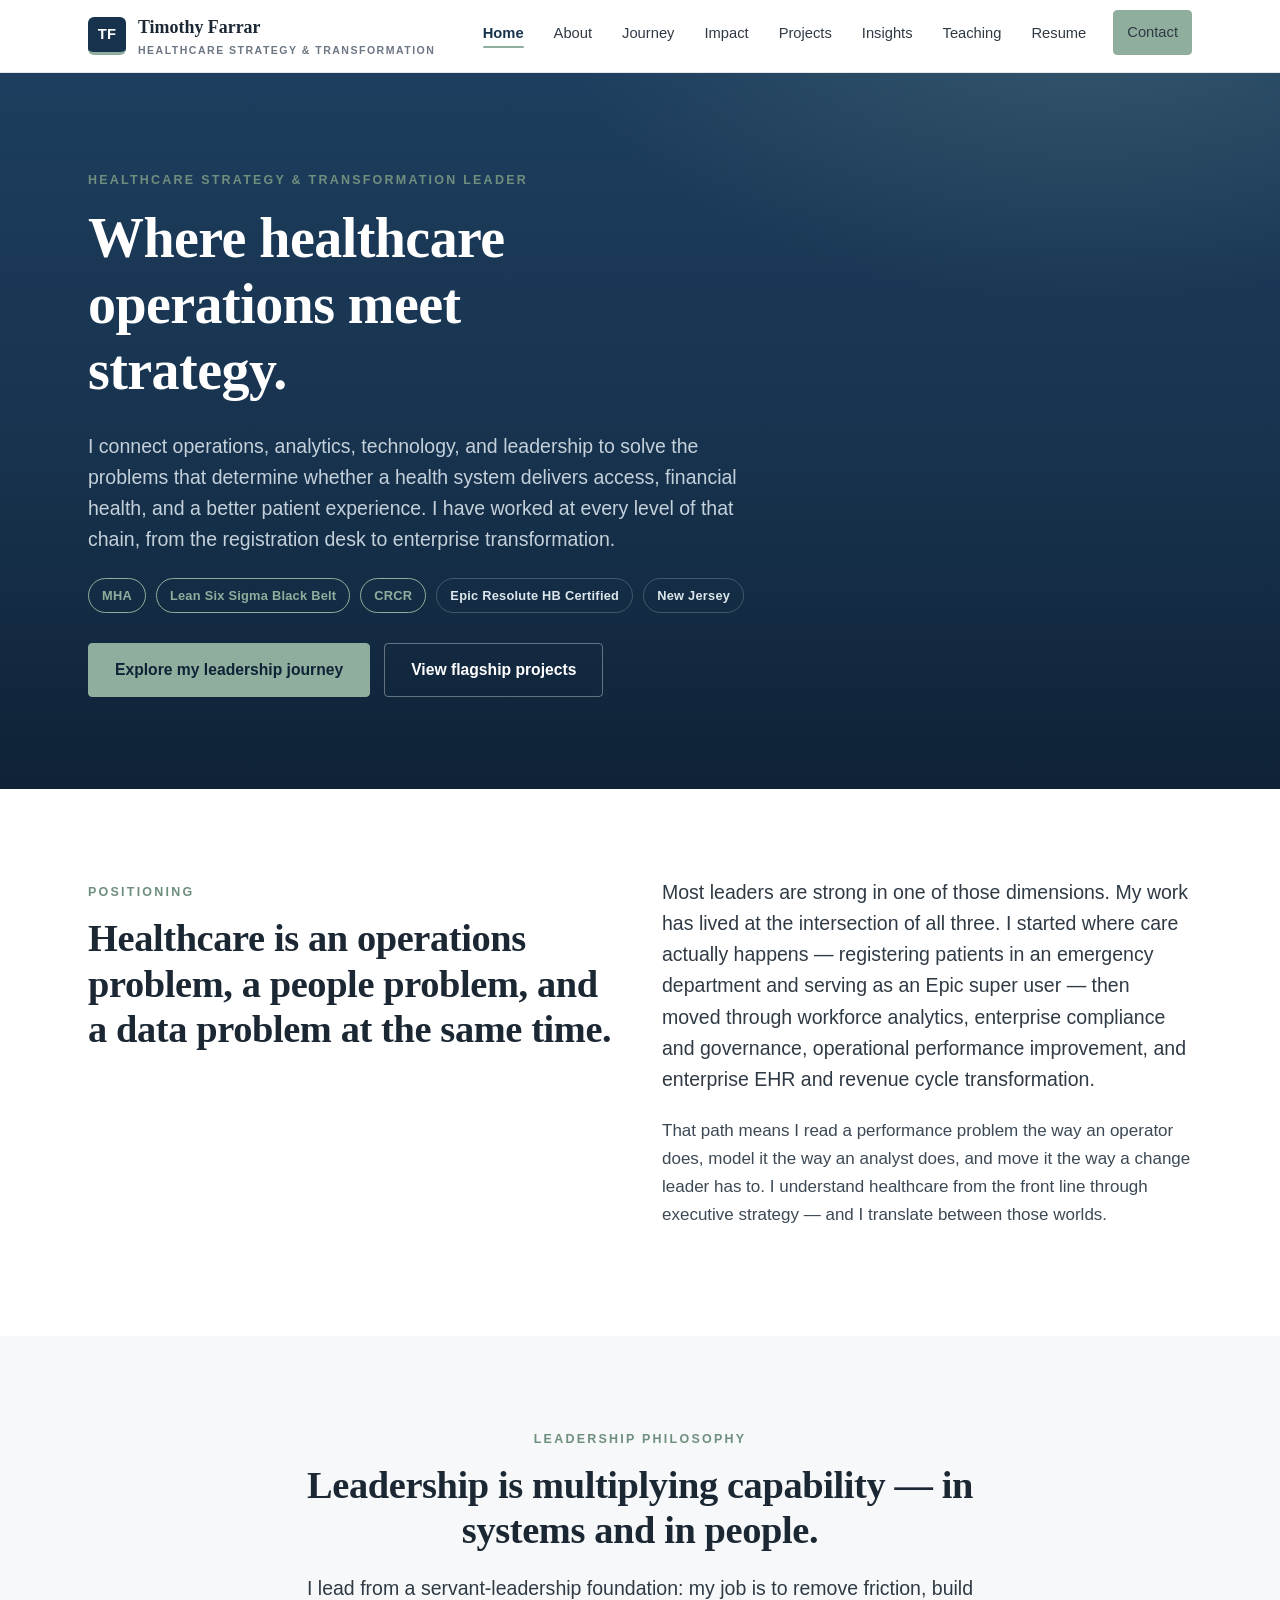
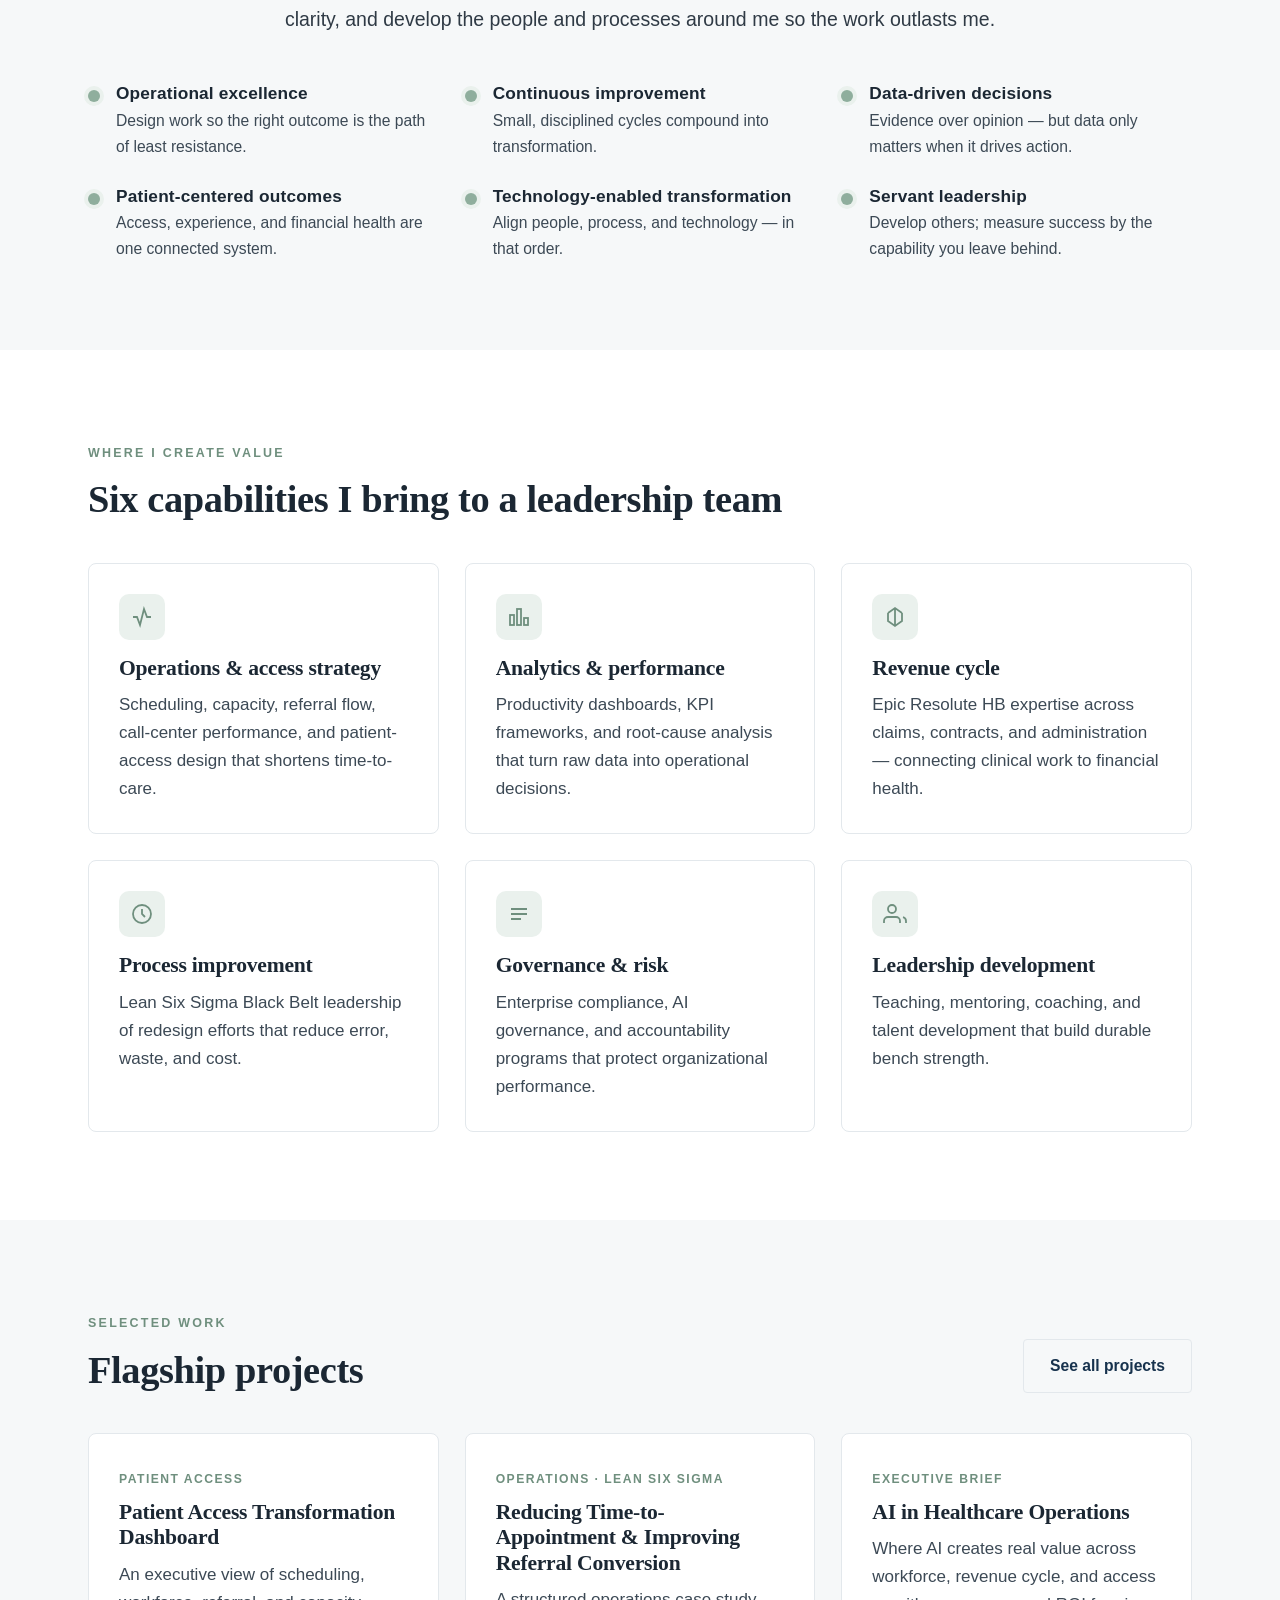
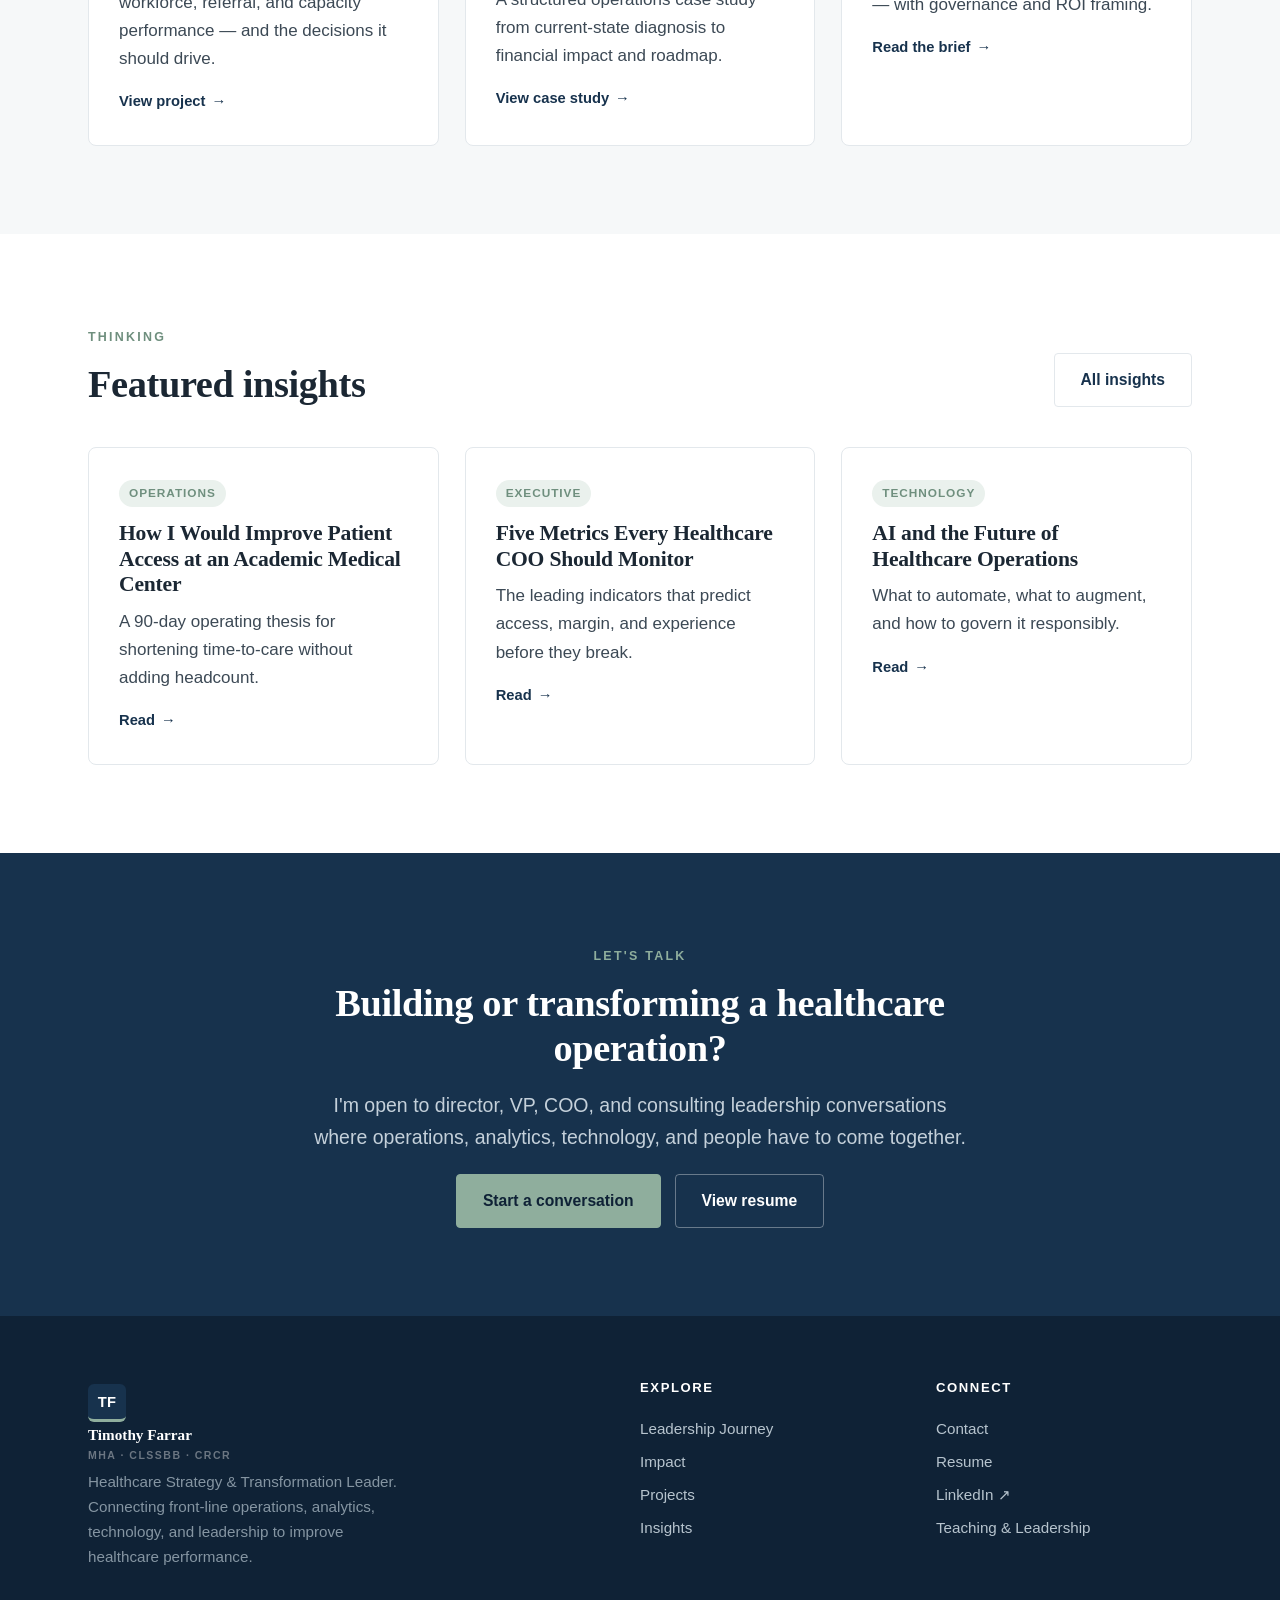
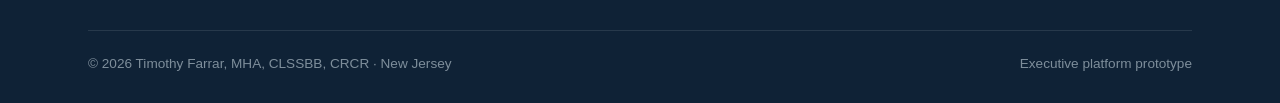
==== commit e5ae6814: "Add files via upload" ====
--- a/index.html
+++ b/index.html
@@ -37,7 +37,7 @@
 <section class="hero">
   <div class="container">
     <span class="eyebrow">Healthcare Strategy &amp; Transformation Leader</span>
-    <h1>I improve how healthcare performs — from the front line to executive strategy.</h1>
+    <h1>Where healthcare operations meet strategy.</h1>
     <p class="lead">I connect operations, analytics, technology, and leadership to solve the problems that determine whether a health system delivers access, financial health, and a better patient experience. I have worked at every level of that chain, from the registration desk to enterprise transformation.</p>
     <div class="hero-meta">
       <span class="chip chip--accent">MHA</span>
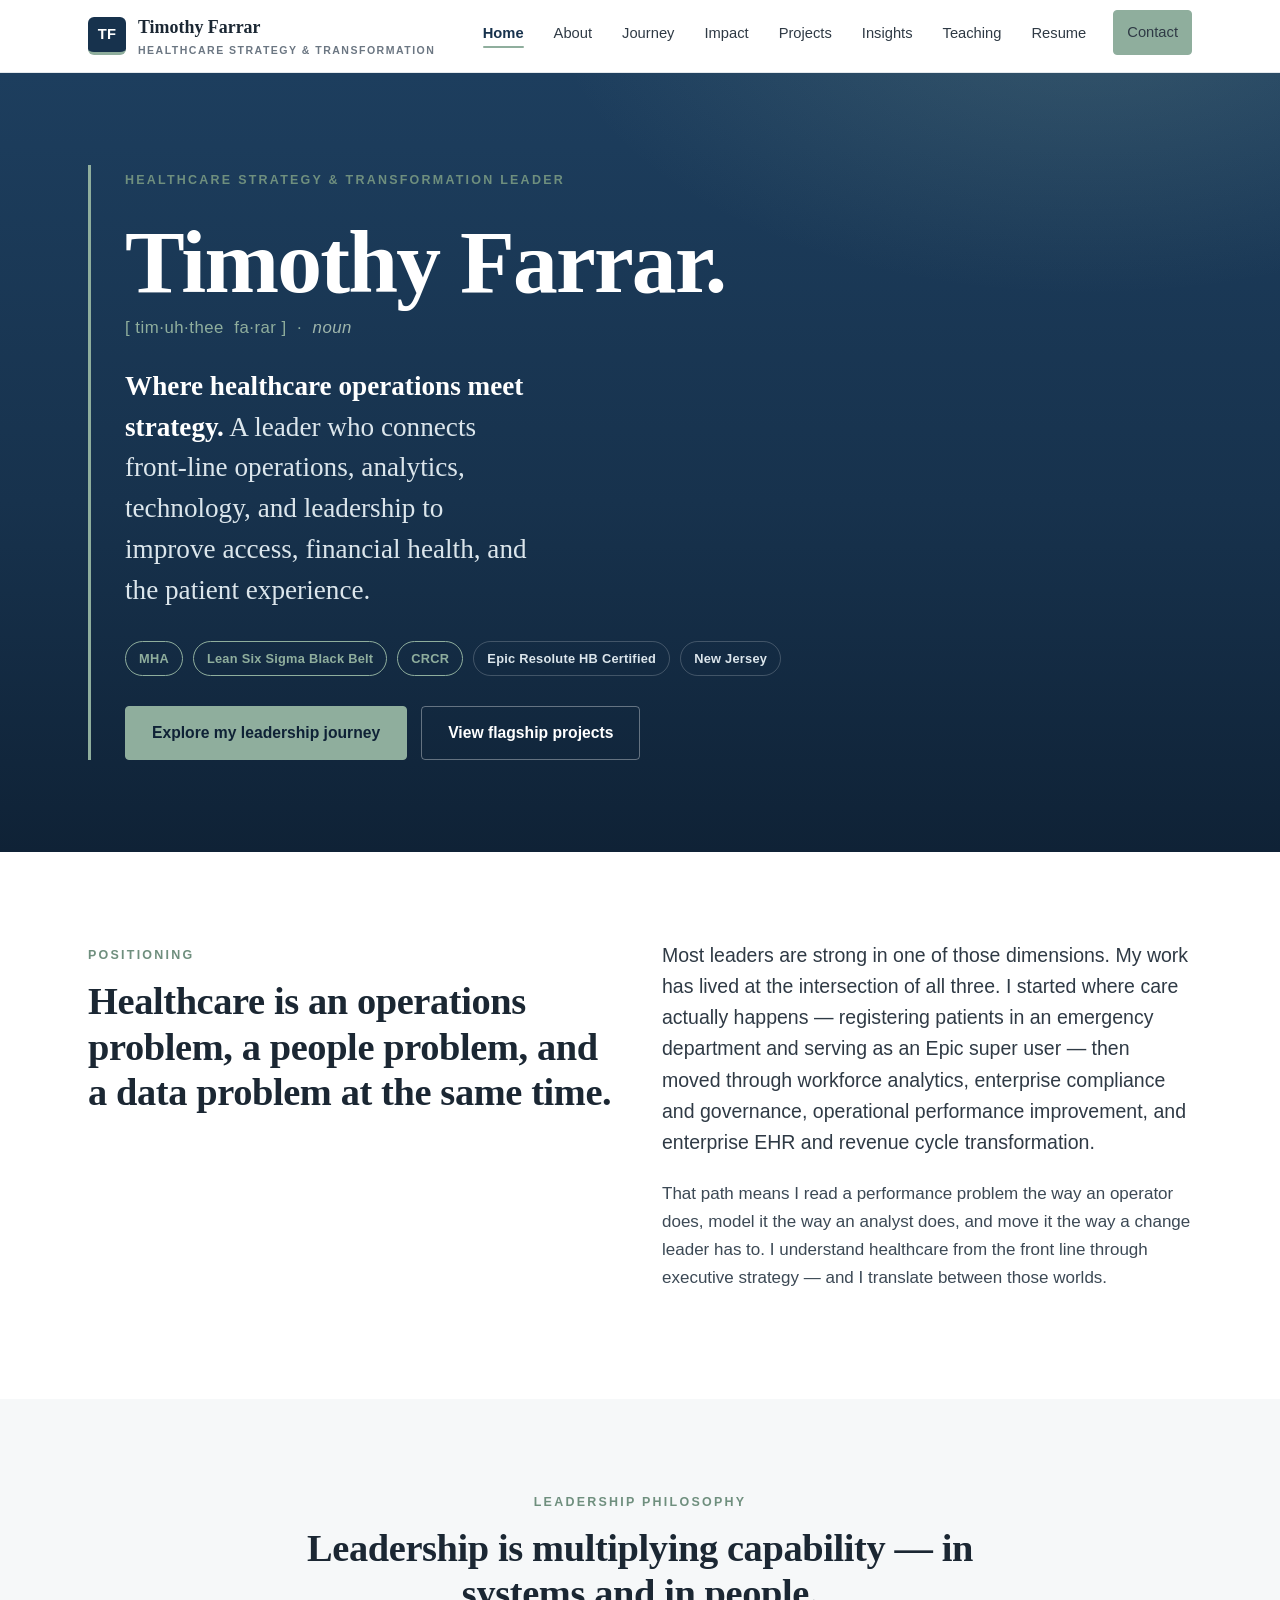
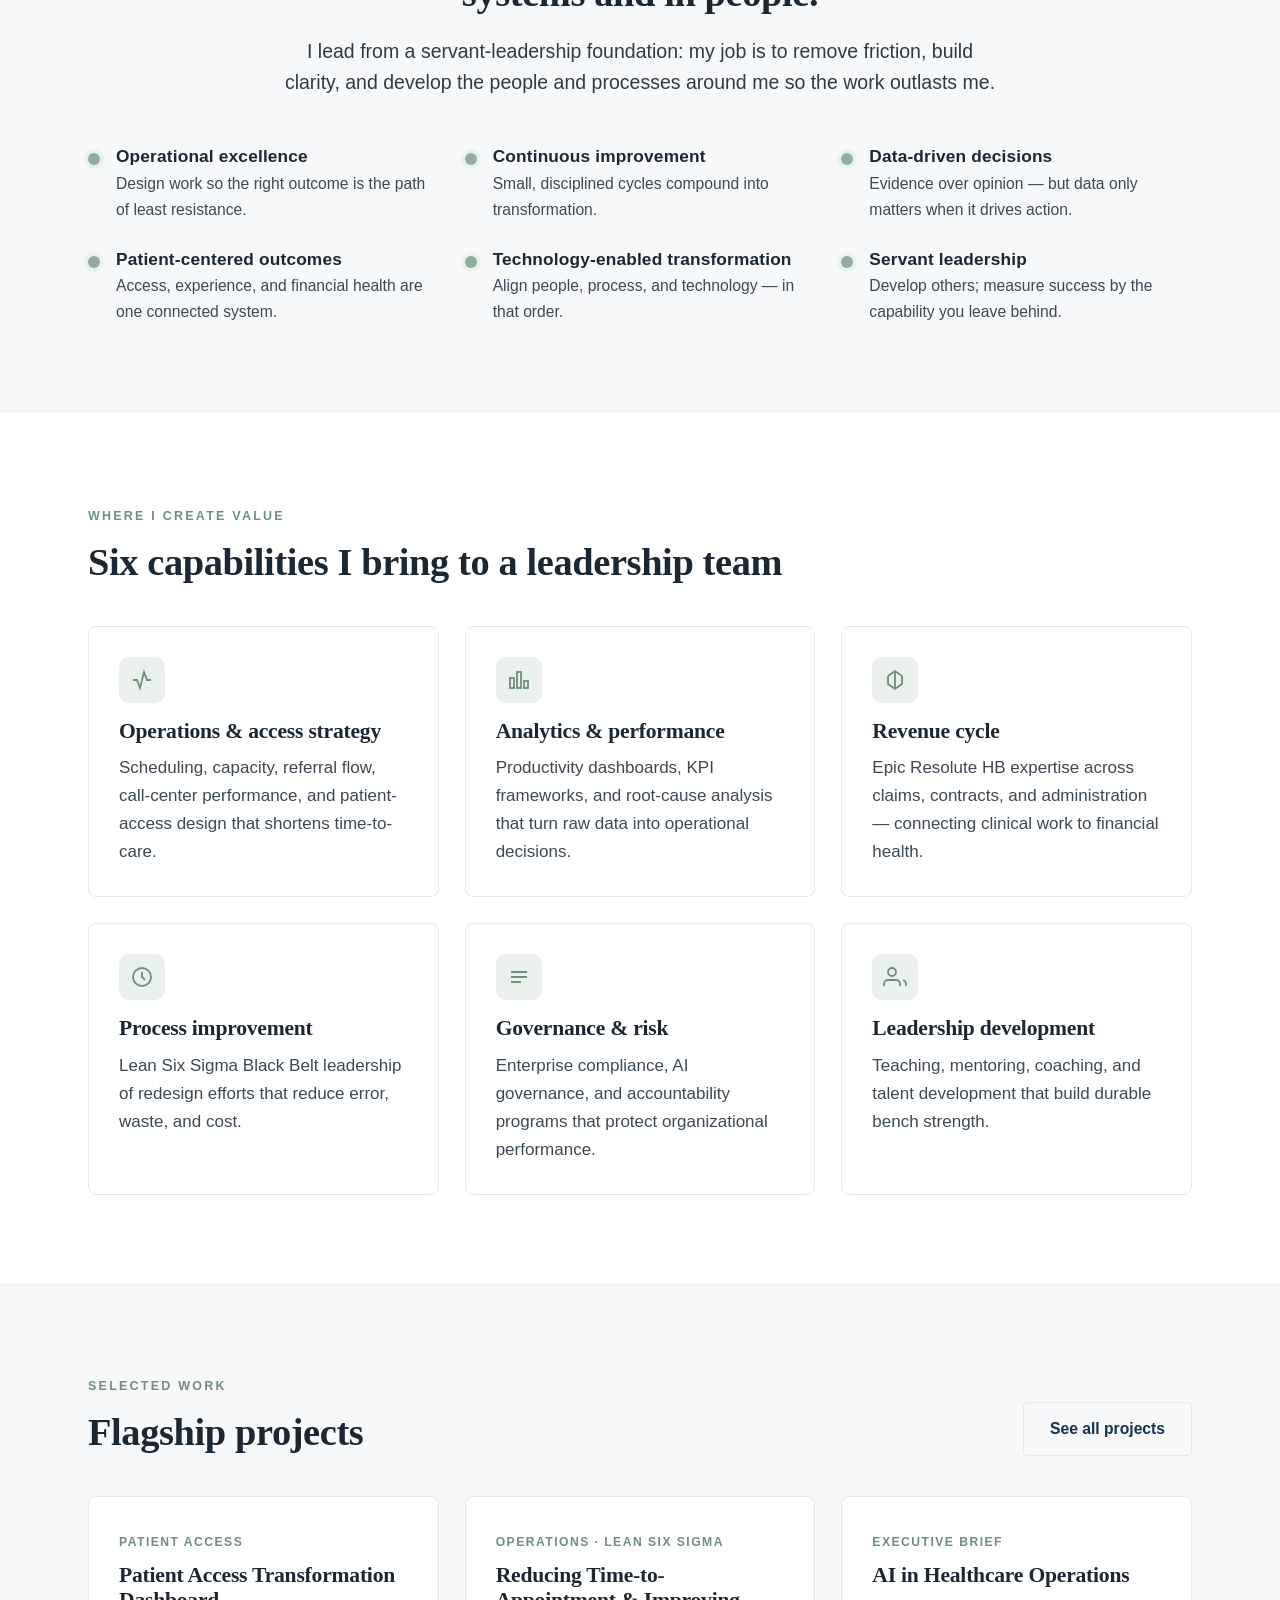
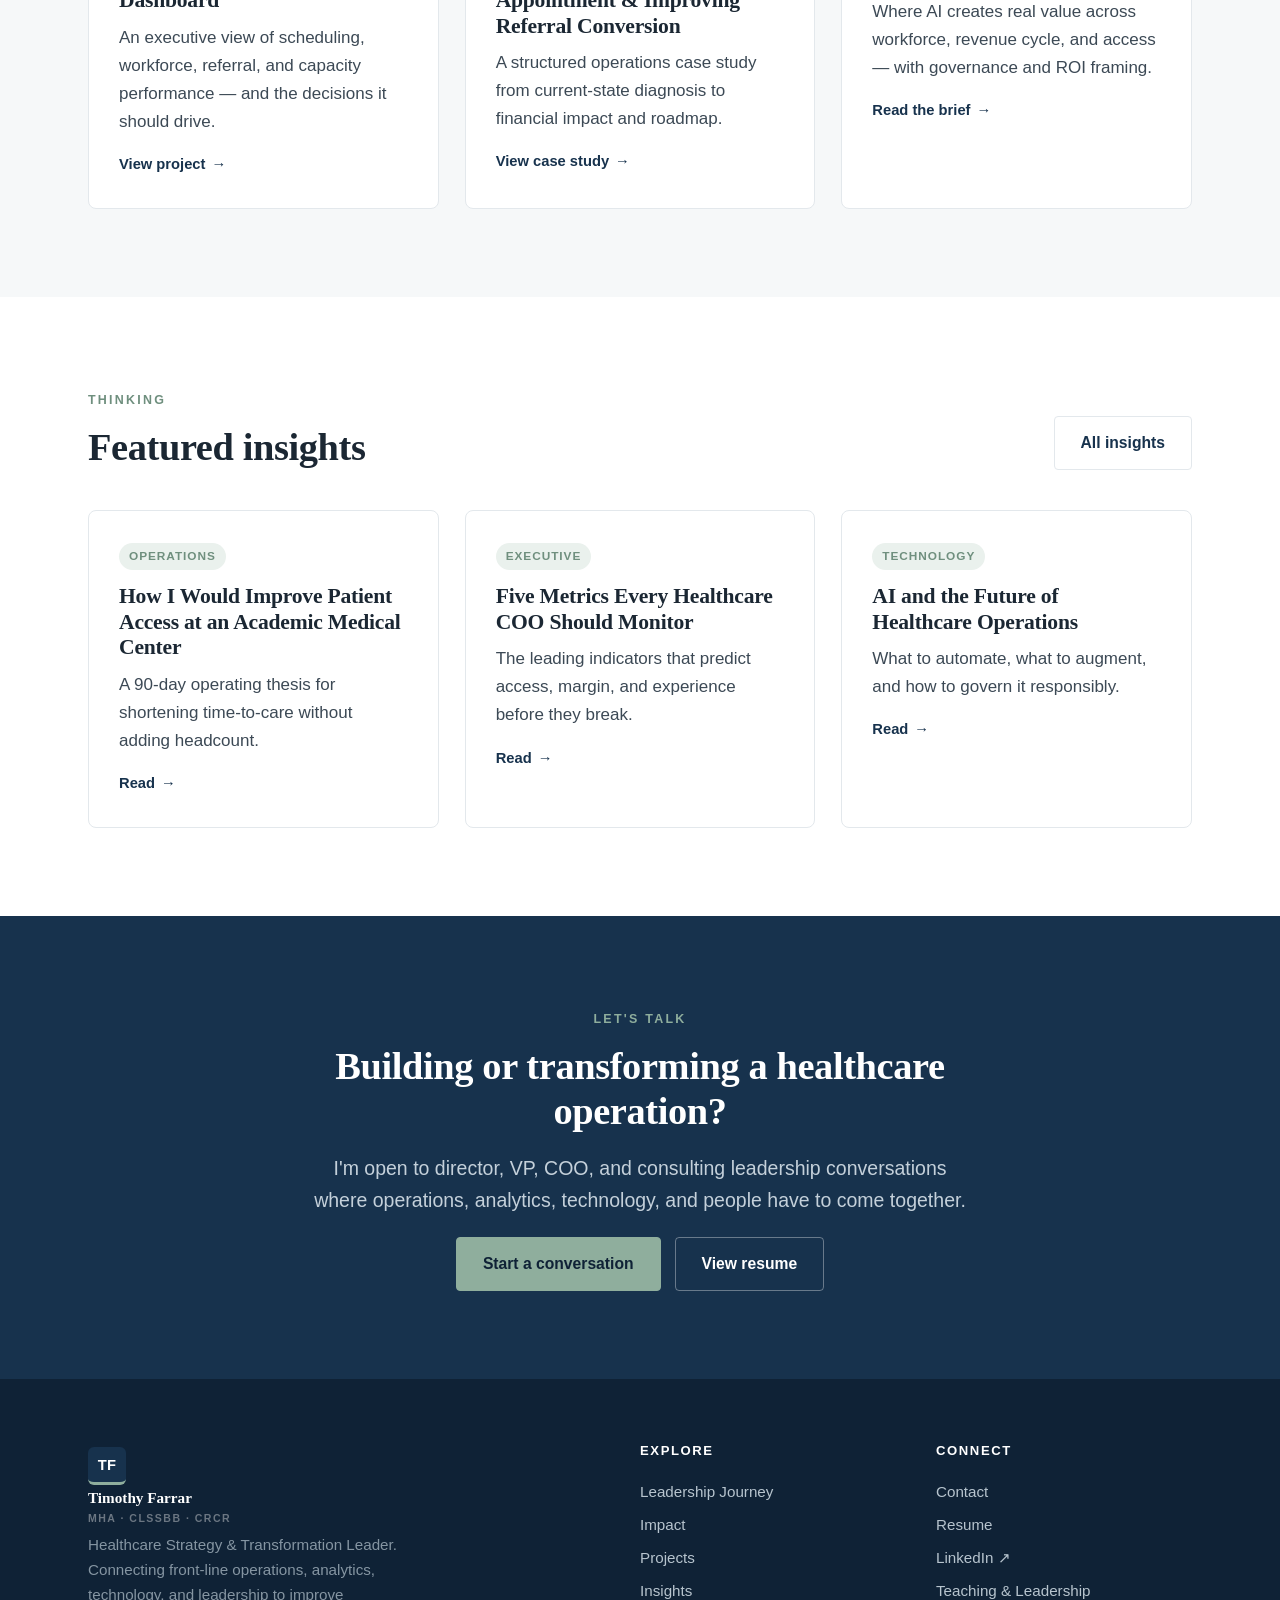
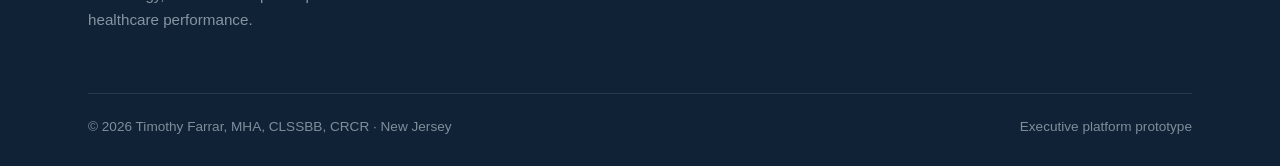
==== commit a310b18f: "Add files via upload" ====
--- a/index.html
+++ b/index.html
@@ -34,11 +34,22 @@
 </header>
 
 <!-- HERO -->
+<style>
+  .def-block { border-left: 3px solid var(--sage); padding-left: 34px; max-width: 820px; }
+  .def-word { font-size: clamp(2.8rem, 8vw, 5.6rem); line-height: 1; color:#fff; letter-spacing:-.02em; margin: 12px 0 8px; }
+  .def-pron { font-family: var(--sans); color: var(--sage); font-size: 1.05rem; letter-spacing:.03em; margin: 0 0 24px; }
+  .def-pron .pos { font-style: italic; color:#9FB6AC; }
+  .def-def { font-family: var(--serif); font-size: clamp(1.25rem, 2.5vw, 1.7rem); line-height: 1.5; color:#DCE6EC; max-width: 30ch; margin: 0 0 30px; }
+  .def-def b { color:#fff; font-weight: 600; }
+  @media (max-width:600px){ .def-block{ padding-left:20px; } }
+</style>
 <section class="hero">
   <div class="container">
+    <div class="def-block">
     <span class="eyebrow">Healthcare Strategy &amp; Transformation Leader</span>
-    <h1>Where healthcare operations meet strategy.</h1>
-    <p class="lead">I connect operations, analytics, technology, and leadership to solve the problems that determine whether a health system delivers access, financial health, and a better patient experience. I have worked at every level of that chain, from the registration desk to enterprise transformation.</p>
+    <h1 class="def-word">Timothy Farrar.</h1>
+    <p class="def-pron">[ tim&middot;uh&middot;thee&nbsp;&nbsp;fa&middot;rar ]&nbsp;&nbsp;&middot;&nbsp;&nbsp;<span class="pos">noun</span></p>
+    <p class="def-def"><b>Where healthcare operations meet strategy.</b> A leader who connects front-line operations, analytics, technology, and leadership to improve access, financial health, and the patient experience.</p>
     <div class="hero-meta">
       <span class="chip chip--accent">MHA</span>
       <span class="chip chip--accent">Lean Six Sigma Black Belt</span>
@@ -49,6 +60,7 @@
     <div class="btn-row">
       <a class="btn btn--primary" href="journey.html">Explore my leadership journey</a>
       <a class="btn btn--on-navy" href="projects.html">View flagship projects</a>
+    </div>
     </div>
   </div>
 </section>
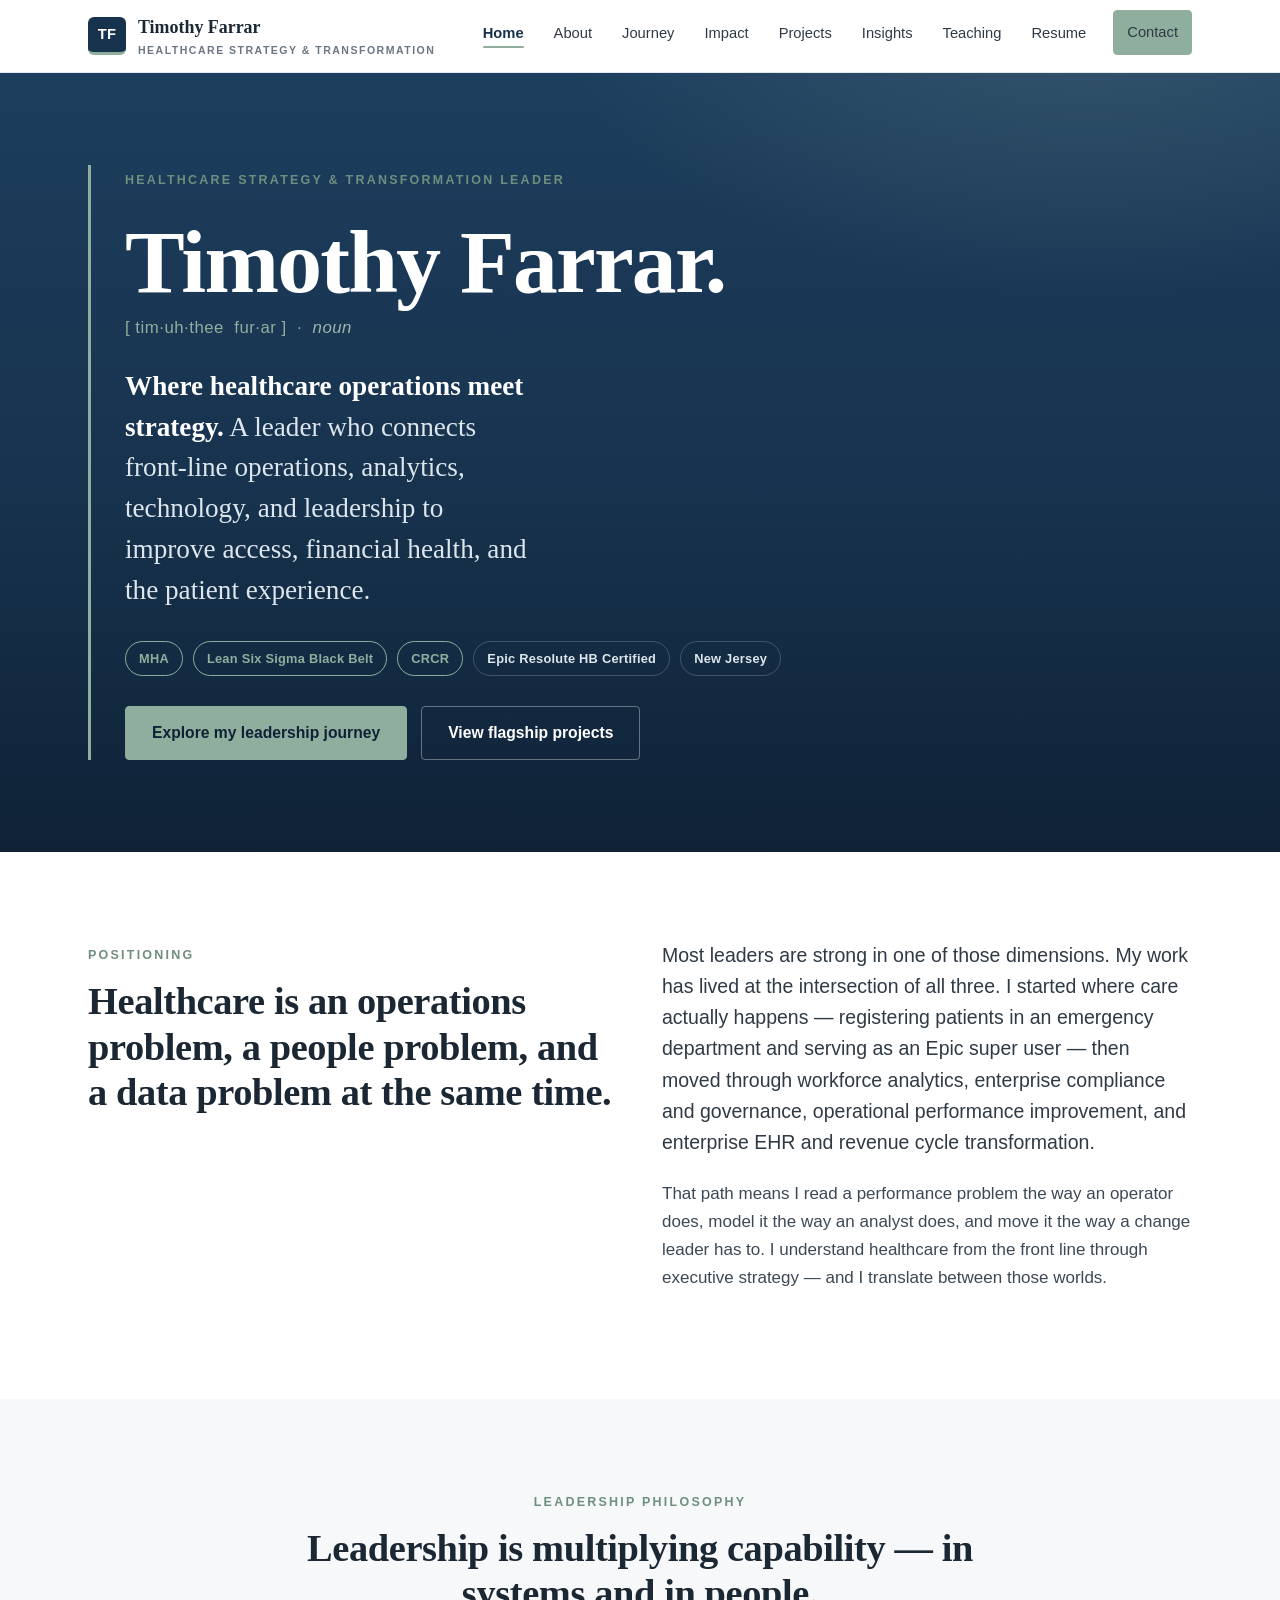
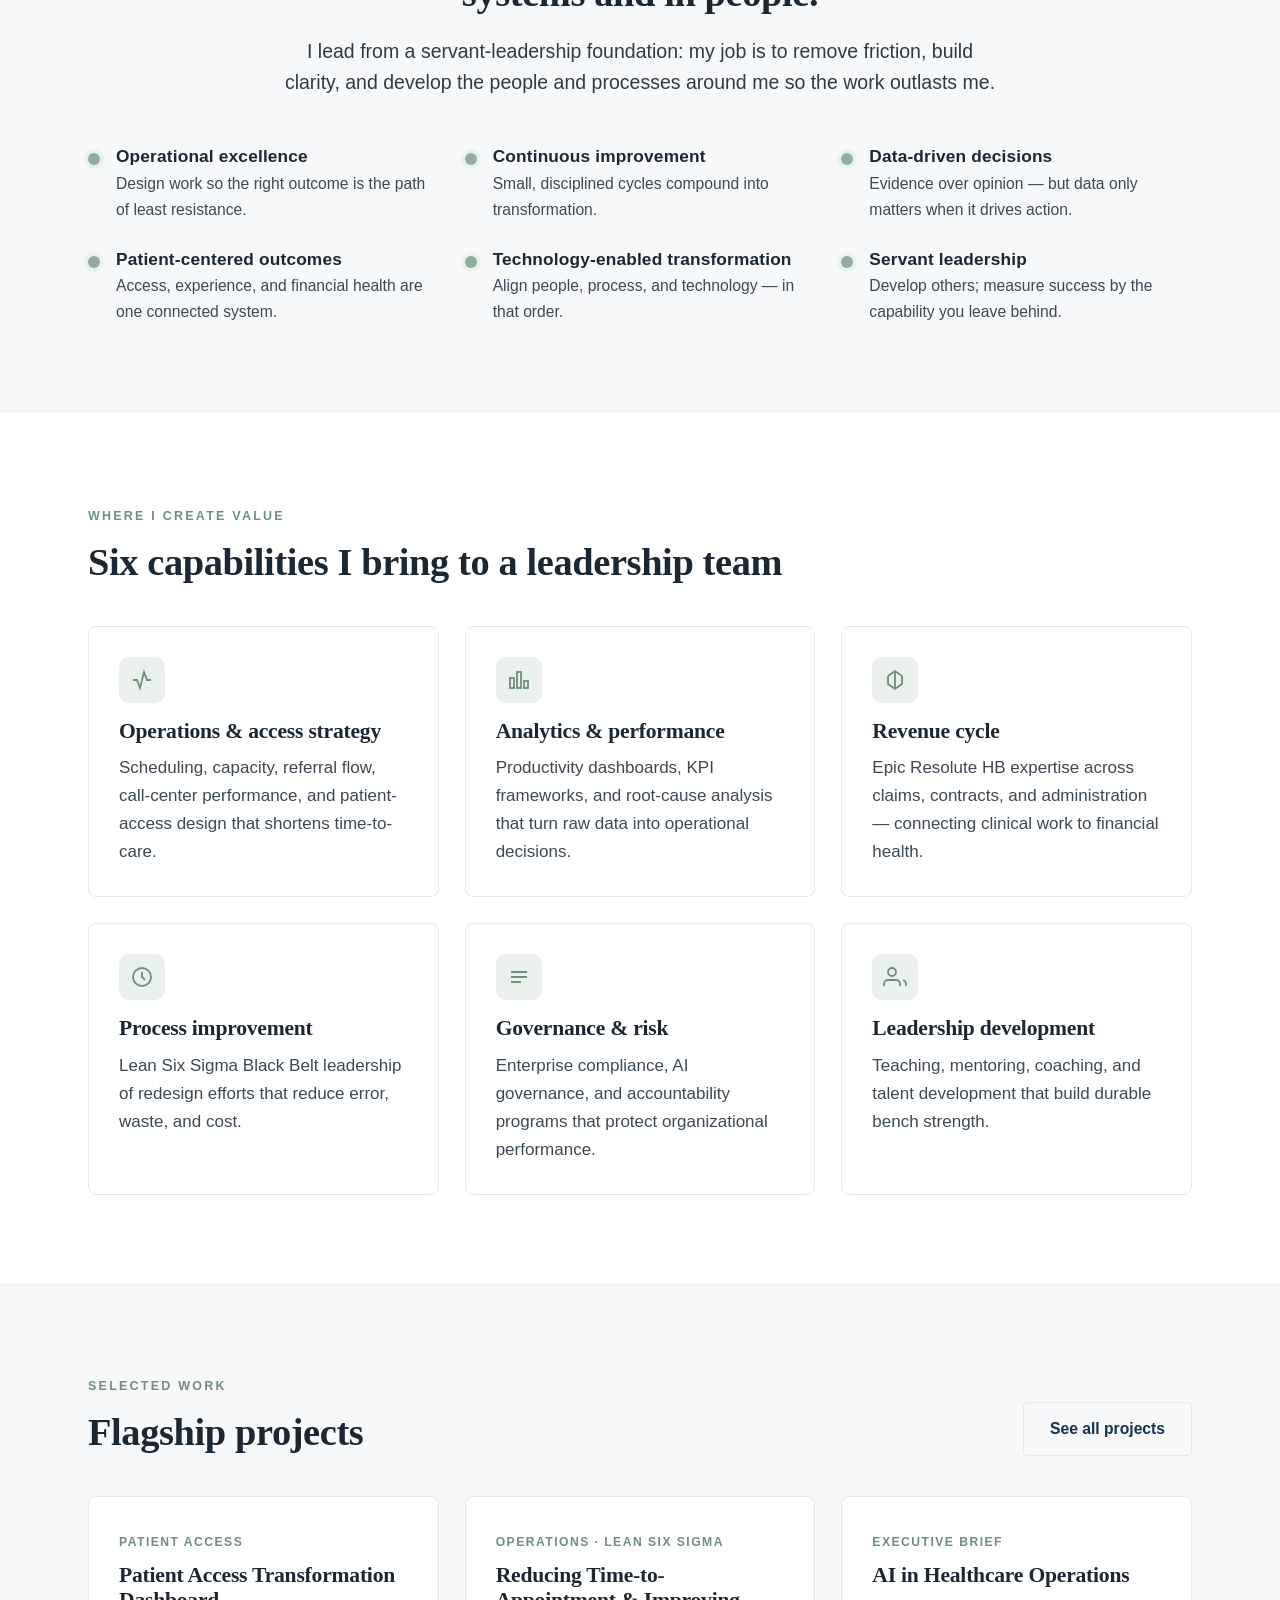
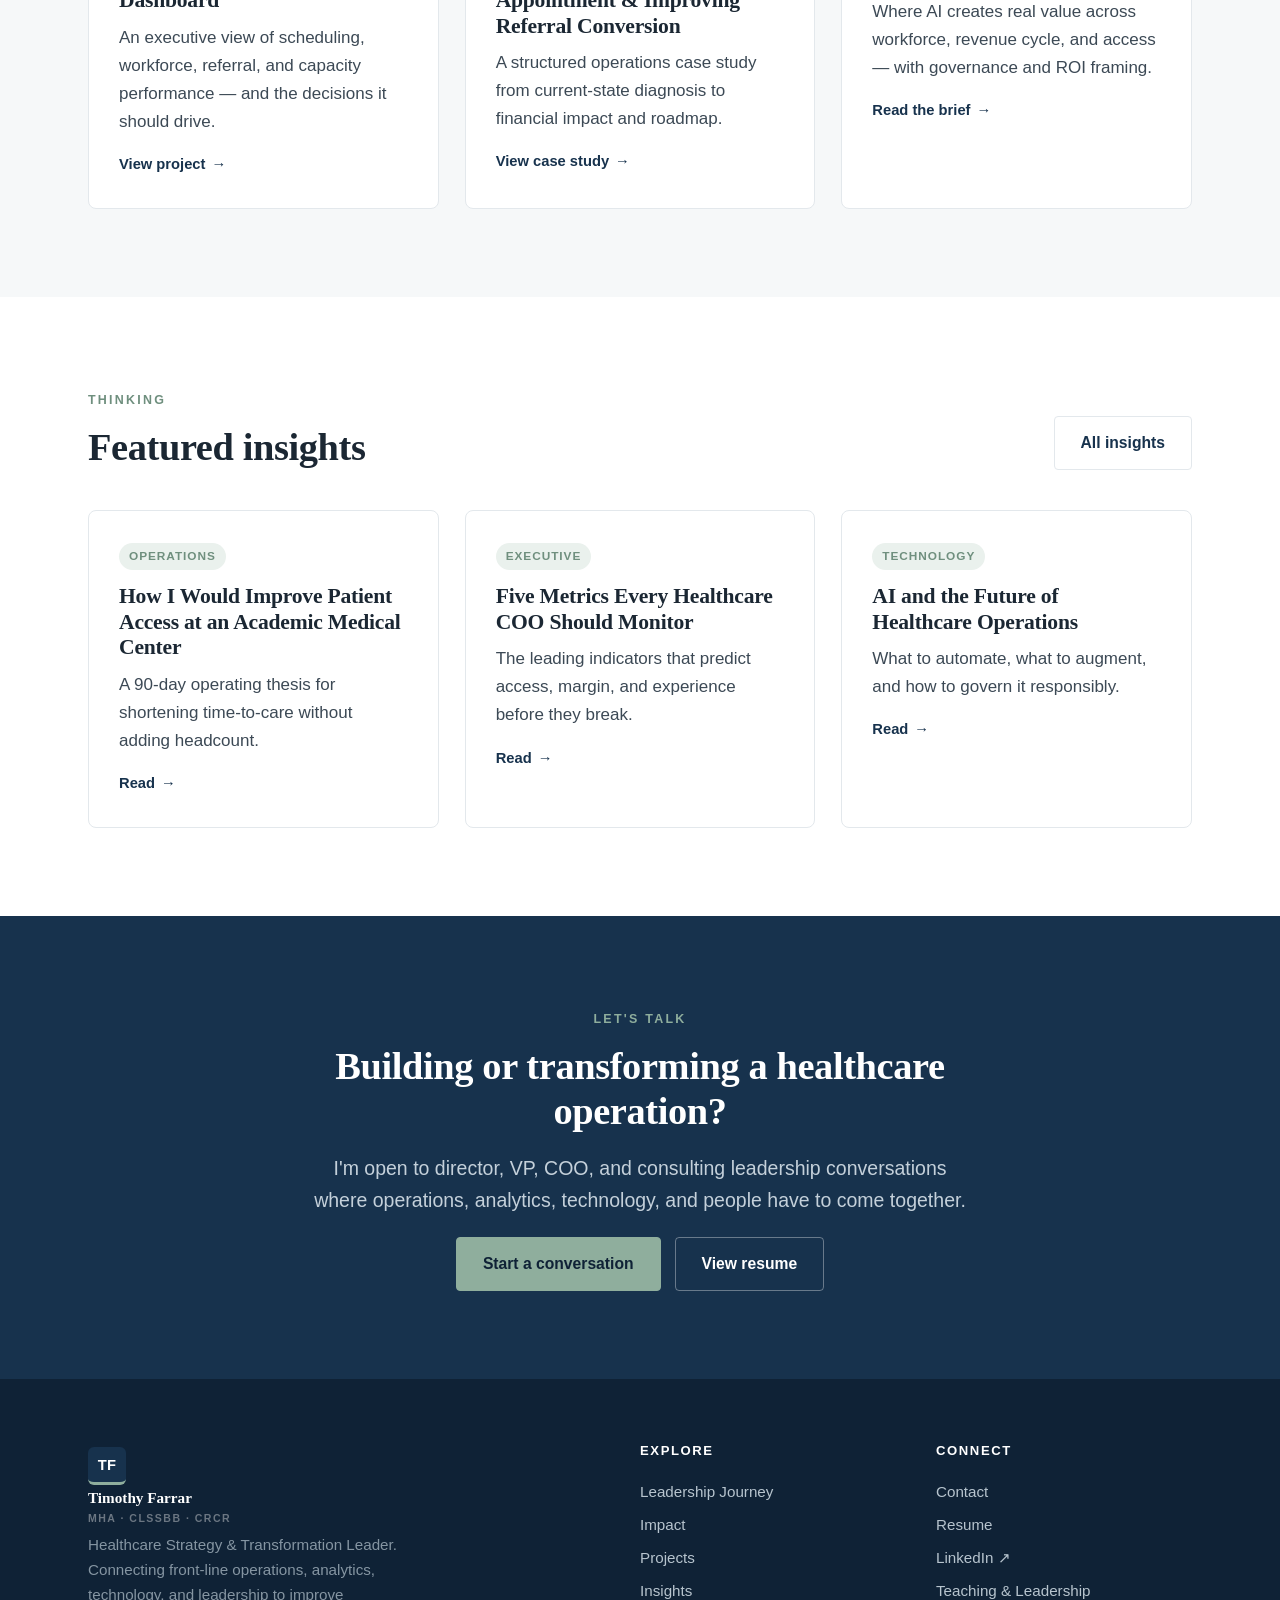
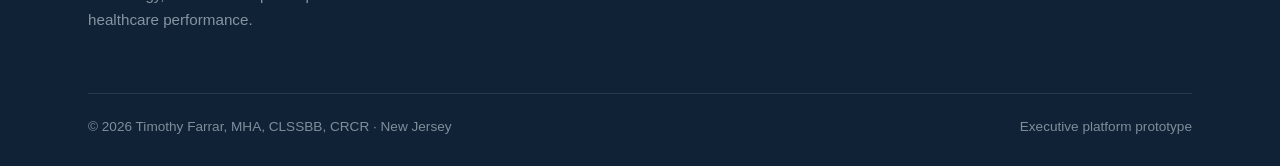
==== commit e04574d8: "Add files via upload" ====
--- a/index.html
+++ b/index.html
@@ -48,7 +48,7 @@
     <div class="def-block">
     <span class="eyebrow">Healthcare Strategy &amp; Transformation Leader</span>
     <h1 class="def-word">Timothy Farrar.</h1>
-    <p class="def-pron">[ tim&middot;uh&middot;thee&nbsp;&nbsp;fa&middot;rar ]&nbsp;&nbsp;&middot;&nbsp;&nbsp;<span class="pos">noun</span></p>
+    <p class="def-pron">[ tim&middot;uh&middot;thee&nbsp;&nbsp;fur&middot;ar ]&nbsp;&nbsp;&middot;&nbsp;&nbsp;<span class="pos">noun</span></p>
     <p class="def-def"><b>Where healthcare operations meet strategy.</b> A leader who connects front-line operations, analytics, technology, and leadership to improve access, financial health, and the patient experience.</p>
     <div class="hero-meta">
       <span class="chip chip--accent">MHA</span>
